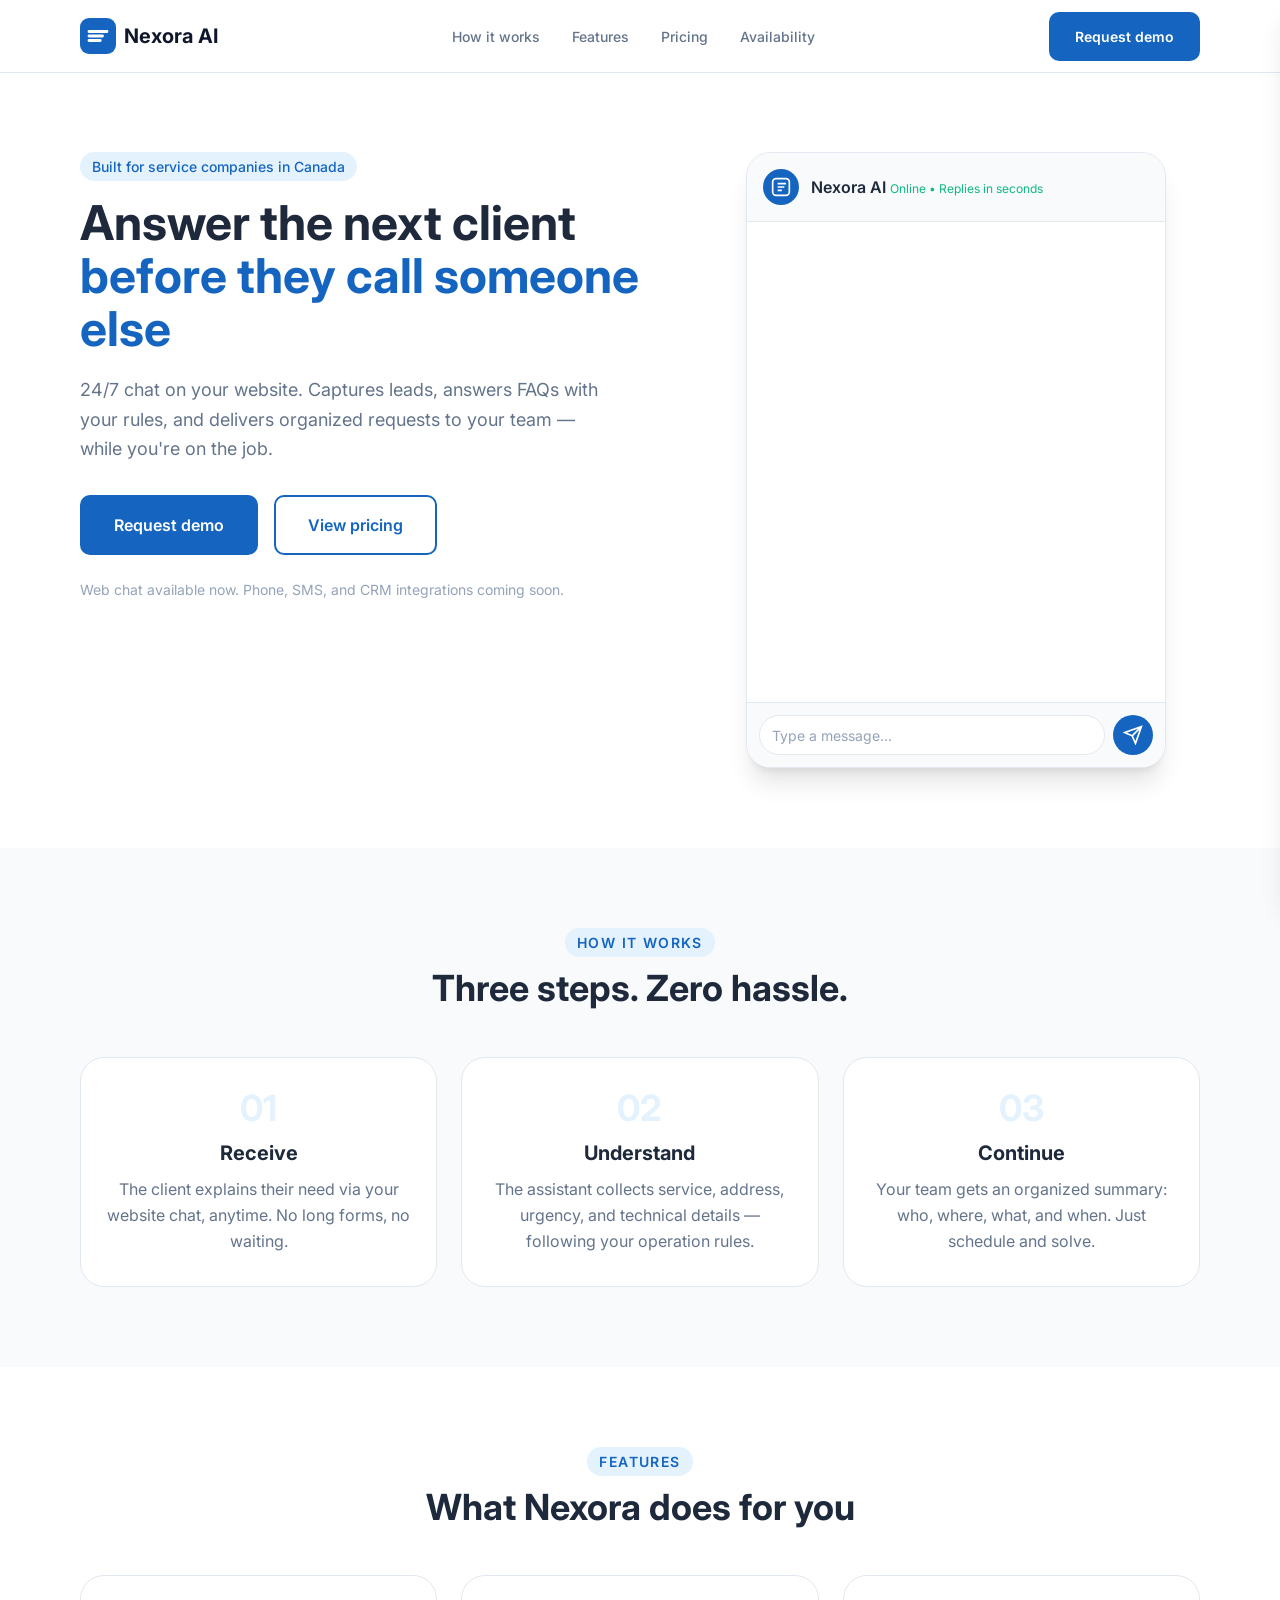
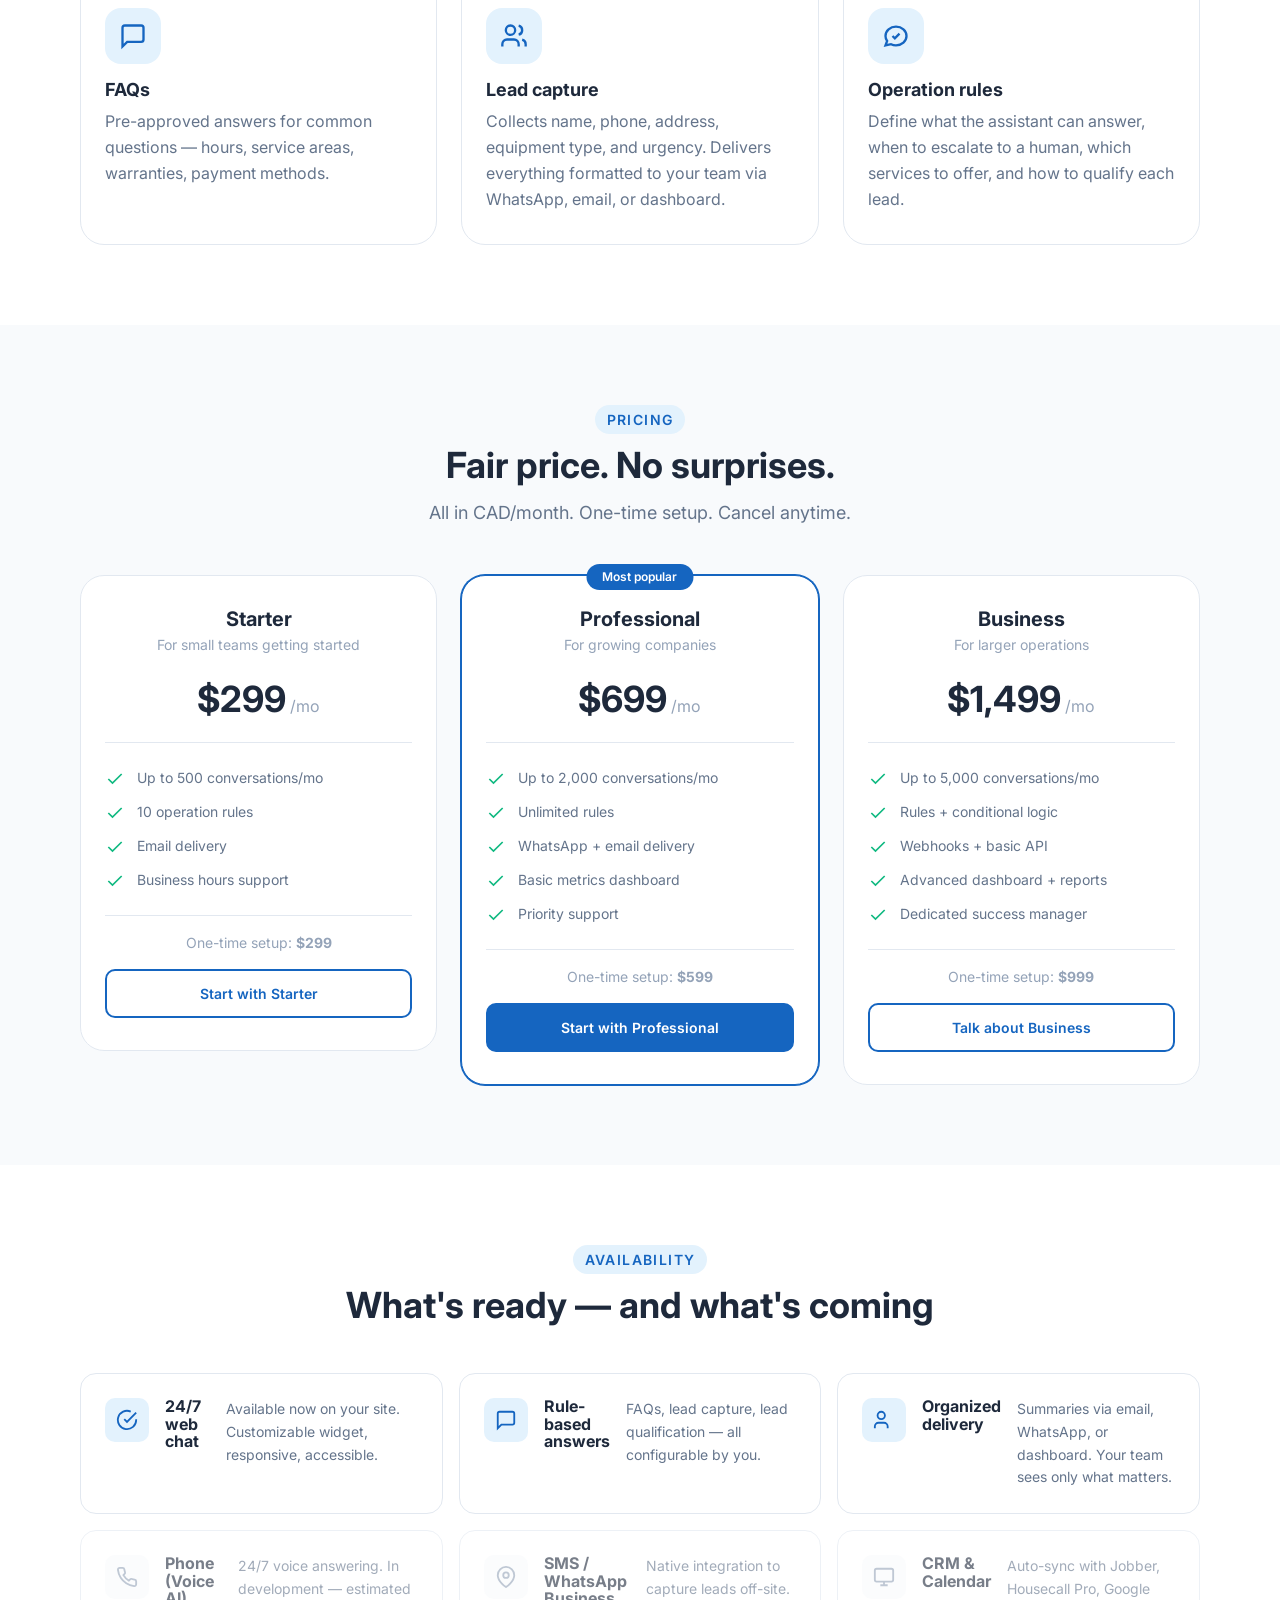
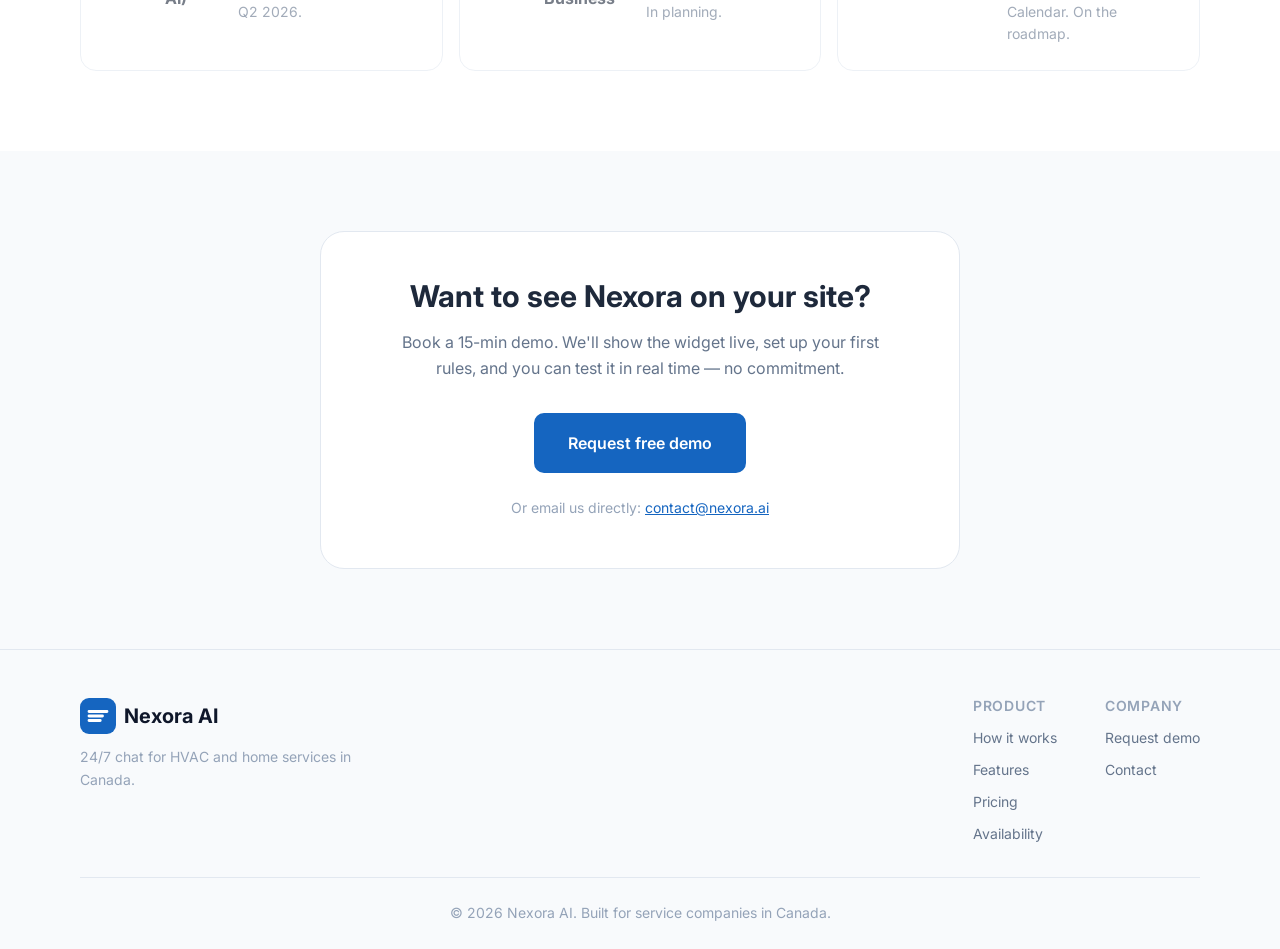
==== index-en.html @ 2745a760 "Nexora AI landing page: dark blue theme + English version - Darker professional blue (#1565c0) - Por" ====
<!DOCTYPE html>
<html lang="en">
<head>
    <meta charset="UTF-8">
    <meta name="viewport" content="width=device-width, initial-scale=1.0">
    <meta name="description" content="Nexora AI - 24/7 chat for Canadian HVAC and home services companies. Capture leads, answer FAQs with your rules, and organize requests for team follow-up.">
    <title>Nexora AI - 24/7 Chat for HVAC & Home Services in Canada</title>
    <link rel="preconnect" href="https://fonts.googleapis.com">
    <link rel="preconnect" href="https://fonts.gstatic.com" crossorigin>
    <link href="https://fonts.googleapis.com/css2?family=Inter:wght@400;500;600;700&display=swap" rel="stylesheet">
    <link rel="stylesheet" href="styles.css">
</head>
<body>
    <header class="header">
        <div class="container header-container">
            <a href="#" class="logo" aria-label="Nexora AI - Home">
                <svg class="logo-icon" viewBox="0 0 32 32" fill="none" aria-hidden="true">
                    <rect width="32" height="32" rx="8" fill="currentColor"/>
                    <path d="M8 12h16M8 16h12M8 20h10" stroke="white" stroke-width="2.5" stroke-linecap="round"/>
                </svg>
                <span class="logo-text">Nexora AI</span>
            </a>
            <nav class="nav" aria-label="Main navigation">
                <ul class="nav-list">
                    <li><a href="#how-it-works" class="nav-link">How it works</a></li>
                    <li><a href="#features" class="nav-link">Features</a></li>
                    <li><a href="#pricing" class="nav-link">Pricing</a></li>
                    <li><a href="#availability" class="nav-link">Availability</a></li>
                </ul>
            </nav>
            <a href="#demo" class="btn btn-primary btn-demo">Request demo</a>
        </div>
    </header>

    <main>
        <section class="hero" aria-labelledby="hero-title">
            <div class="container">
                <div class="hero-grid">
                    <div class="hero-content">
                        <span class="hero-badge">Built for service companies in Canada</span>
                        <h1 id="hero-title" class="hero-title">
                            Answer the next client <span class="highlight">before they call someone else</span>
                        </h1>
                        <p class="hero-subtitle">
                            24/7 chat on your website. Captures leads, answers FAQs with your rules, and delivers organized requests to your team — while you're on the job.
                        </p>
                        <div class="hero-actions">
                            <a href="#demo" class="btn btn-primary btn-lg">Request demo</a>
                            <a href="#pricing" class="btn btn-outline btn-lg">View pricing</a>
                        </div>
                        <p class="hero-note">Web chat available now. Phone, SMS, and CRM integrations coming soon.</p>
                    </div>
                    <div class="hero-chat" aria-label="Nexora chat preview">
                        <div class="chat-window">
                            <div class="chat-header">
                                <div class="chat-avatar" aria-hidden="true">
                                    <svg viewBox="0 0 24 24" fill="none" stroke="currentColor" stroke-width="2">
                                        <rect x="2" y="2" width="20" height="20" rx="4"/>
                                        <path d="M8 12h8M8 16h5M8 8h10"/>
                                    </svg>
                                </div>
                                <div class="chat-info">
                                    <span class="chat-name">Nexora AI</span>
                                    <span class="chat-status">Online • Replies in seconds</span>
                                </div>
                            </div>
                            <div class="chat-messages">
                                <div class="message message-bot">
                                    <div class="message-bubble">
                                        <p>Hi! I'm the <strong>Nexora</strong> assistant. How can I help today?</p>
                                    </div>
                                </div>
                                <div class="message message-user">
                                    <div class="message-bubble">
                                        <p>I need AC maintenance. Do you serve Toronto?</p>
                                    </div>
                                </div>
                                <div class="message message-bot">
                                    <div class="message-bubble">
                                        <p>Yes, we cover Toronto and the GTA! To organize your request, I need:</p>
                                        <ul class="message-list">
                                            <li>Full address</li>
                                            <li>Equipment type</li>
                                            <li>Urgency (emergency / this week / flexible)</li>
                                        </ul>
                                    </div>
                                </div>
                                <div class="message message-user">
                                    <div class="message-bubble">
                                        <p>123 Yonge St, Toronto. Central AC Carrier. Not an emergency, but I'd like it this week.</p>
                                    </div>
                                </div>
                                <div class="message message-bot">
                                    <div class="message-bubble message-summary">
                                        <strong>✅ Request captured</strong>
                                        <p class="summary-details">
                                            <span>📍</span> 123 Yonge St, Toronto<br>
                                            <span>❄️</span> Central AC Carrier<br>
                                            <span>⏰</span> This week (not urgent)
                                        </p>
                                        <p>Your team will receive this organized summary. We'll contact you to schedule.</p>
                                    </div>
                                </div>
                            </div>
                            <div class="chat-input-area">
                                <input type="text" placeholder="Type a message..." class="chat-input" aria-label="Message">
                                <button class="chat-send" aria-label="Send">
                                    <svg viewBox="0 0 24 24" fill="none" stroke="currentColor" stroke-width="2">
                                        <path d="M22 2L11 13M22 2l-7 20-4-9-9-4 20-7z"/>
                                    </svg>
                                </button>
                            </div>
                        </div>
                    </div>
                </div>
            </div>
        </section>

        <section id="how-it-works" class="section how-it-works" aria-labelledby="how-title">
            <div class="container">
                <header class="section-header">
                    <span class="section-tag">How it works</span>
                    <h2 id="how-title" class="section-title">Three steps. Zero hassle.</h2>
                </header>
                <div class="steps-grid">
                    <article class="step">
                        <div class="step-number" aria-hidden="true">01</div>
                        <h3 class="step-title">Receive</h3>
                        <p class="step-description">
                            The client explains their need via your website chat, anytime. No long forms, no waiting.
                        </p>
                    </article>
                    <article class="step">
                        <div class="step-number" aria-hidden="true">02</div>
                        <h3 class="step-title">Understand</h3>
                        <p class="step-description">
                            The assistant collects service, address, urgency, and technical details — following your operation rules.
                        </p>
                    </article>
                    <article class="step">
                        <div class="step-number" aria-hidden="true">03</div>
                        <h3 class="step-title">Continue</h3>
                        <p class="step-description">
                            Your team gets an organized summary: who, where, what, and when. Just schedule and solve.
                        </p>
                    </article>
                </div>
            </div>
        </section>

        <section id="features" class="section features" aria-labelledby="features-title">
            <div class="container">
                <header class="section-header">
                    <span class="section-tag">Features</span>
                    <h2 id="features-title" class="section-title">What Nexora does for you</h2>
                </header>
                <div class="features-grid">
                    <article class="feature">
                        <div class="feature-icon" aria-hidden="true">
                            <svg viewBox="0 0 24 24" fill="none" stroke="currentColor" stroke-width="2">
                                <path d="M21 15a2 2 0 0 1-2 2H7l-4 4V5a2 2 0 0 1 2-2h14a2 2 0 0 1 2 2z"/>
                            </svg>
                        </div>
                        <h3 class="feature-title">FAQs</h3>
                        <p class="feature-description">
                            Pre-approved answers for common questions — hours, service areas, warranties, payment methods.
                        </p>
                    </article>
                    <article class="feature">
                        <div class="feature-icon" aria-hidden="true">
                            <svg viewBox="0 0 24 24" fill="none" stroke="currentColor" stroke-width="2">
                                <path d="M16 21v-2a4 4 0 0 0-4-4H6a4 4 0 0 0-4 4v2"/>
                                <circle cx="9" cy="7" r="4"/>
                                <path d="M22 21v-2a4 4 0 0 0-3-3.87M16 3.13a4 4 0 0 1 0 7.75"/>
                            </svg>
                        </div>
                        <h3 class="feature-title">Lead capture</h3>
                        <p class="feature-description">
                            Collects name, phone, address, equipment type, and urgency. Delivers everything formatted to your team via WhatsApp, email, or dashboard.
                        </p>
                    </article>
                    <article class="feature">
                        <div class="feature-icon" aria-hidden="true">
                            <svg viewBox="0 0 24 24" fill="none" stroke="currentColor" stroke-width="2">
                                <path d="M9 12l2 2 4-4"/>
                                <path d="M21 12c0 4.418-4.03 8-9 8a9.863 9.863 0 0 1-4.255-.949L3 20l1.395-3.72C3.514 15.142 3 13.574 3 12c0-4.418 4.03-8 9-8s9 3.582 9 8z"/>
                            </svg>
                        </div>
                        <h3 class="feature-title">Operation rules</h3>
                        <p class="feature-description">
                            Define what the assistant can answer, when to escalate to a human, which services to offer, and how to qualify each lead.
                        </p>
                    </article>
                </div>
            </div>
        </section>

        <section id="pricing" class="section pricing" aria-labelledby="pricing-title">
            <div class="container">
                <header class="section-header">
                    <span class="section-tag">Pricing</span>
                    <h2 id="pricing-title" class="section-title">Fair price. No surprises.</h2>
                    <p class="section-subtitle">All in CAD/month. One-time setup. Cancel anytime.</p>
                </header>
                <div class="pricing-grid">
                    <article class="pricing-card">
                        <header class="pricing-header">
                            <h3 class="pricing-name">Starter</h3>
                            <p class="pricing-desc">For small teams getting started</p>
                        </header>
                        <div class="pricing-price">
                            <span class="price-amount">$299</span>
                            <span class="price-period">/mo</span>
                        </div>
                        <ul class="pricing-features">
                            <li><svg aria-hidden="true" viewBox="0 0 24 24" fill="none" stroke="currentColor" stroke-width="2"><path d="M20 6L9 17l-5-5"/></svg> Up to 500 conversations/mo</li>
                            <li><svg aria-hidden="true" viewBox="0 0 24 24" fill="none" stroke="currentColor" stroke-width="2"><path d="M20 6L9 17l-5-5"/></svg> 10 operation rules</li>
                            <li><svg aria-hidden="true" viewBox="0 0 24 24" fill="none" stroke="currentColor" stroke-width="2"><path d="M20 6L9 17l-5-5"/></svg> Email delivery</li>
                            <li><svg aria-hidden="true" viewBox="0 0 24 24" fill="none" stroke="currentColor" stroke-width="2"><path d="M20 6L9 17l-5-5"/></svg> Business hours support</li>
                        </ul>
                        <div class="pricing-setup">One-time setup: <strong>$299</strong></div>
                        <a href="#demo" class="btn btn-outline btn-block">Start with Starter</a>
                    </article>
                    <article class="pricing-card pricing-card--popular">
                        <div class="popular-badge">Most popular</div>
                        <header class="pricing-header">
                            <h3 class="pricing-name">Professional</h3>
                            <p class="pricing-desc">For growing companies</p>
                        </header>
                        <div class="pricing-price">
                            <span class="price-amount">$699</span>
                            <span class="price-period">/mo</span>
                        </div>
                        <ul class="pricing-features">
                            <li><svg aria-hidden="true" viewBox="0 0 24 24" fill="none" stroke="currentColor" stroke-width="2"><path d="M20 6L9 17l-5-5"/></svg> Up to 2,000 conversations/mo</li>
                            <li><svg aria-hidden="true" viewBox="0 0 24 24" fill="none" stroke="currentColor" stroke-width="2"><path d="M20 6L9 17l-5-5"/></svg> Unlimited rules</li>
                            <li><svg aria-hidden="true" viewBox="0 0 24 24" fill="none" stroke="currentColor" stroke-width="2"><path d="M20 6L9 17l-5-5"/></svg> WhatsApp + email delivery</li>
                            <li><svg aria-hidden="true" viewBox="0 0 24 24" fill="none" stroke="currentColor" stroke-width="2"><path d="M20 6L9 17l-5-5"/></svg> Basic metrics dashboard</li>
                            <li><svg aria-hidden="true" viewBox="0 0 24 24" fill="none" stroke="currentColor" stroke-width="2"><path d="M20 6L9 17l-5-5"/></svg> Priority support</li>
                        </ul>
                        <div class="pricing-setup">One-time setup: <strong>$599</strong></div>
                        <a href="#demo" class="btn btn-primary btn-block">Start with Professional</a>
                    </article>
                    <article class="pricing-card">
                        <header class="pricing-header">
                            <h3 class="pricing-name">Business</h3>
                            <p class="pricing-desc">For larger operations</p>
                        </header>
                        <div class="pricing-price">
                            <span class="price-amount">$1,499</span>
                            <span class="price-period">/mo</span>
                        </div>
                        <ul class="pricing-features">
                            <li><svg aria-hidden="true" viewBox="0 0 24 24" fill="none" stroke="currentColor" stroke-width="2"><path d="M20 6L9 17l-5-5"/></svg> Up to 5,000 conversations/mo</li>
                            <li><svg aria-hidden="true" viewBox="0 0 24 24" fill="none" stroke="currentColor" stroke-width="2"><path d="M20 6L9 17l-5-5"/></svg> Rules + conditional logic</li>
                            <li><svg aria-hidden="true" viewBox="0 0 24 24" fill="none" stroke="currentColor" stroke-width="2"><path d="M20 6L9 17l-5-5"/></svg> Webhooks + basic API</li>
                            <li><svg aria-hidden="true" viewBox="0 0 24 24" fill="none" stroke="currentColor" stroke-width="2"><path d="M20 6L9 17l-5-5"/></svg> Advanced dashboard + reports</li>
                            <li><svg aria-hidden="true" viewBox="0 0 24 24" fill="none" stroke="currentColor" stroke-width="2"><path d="M20 6L9 17l-5-5"/></svg> Dedicated success manager</li>
                        </ul>
                        <div class="pricing-setup">One-time setup: <strong>$999</strong></div>
                        <a href="#demo" class="btn btn-outline btn-block">Talk about Business</a>
                    </article>
                </div>
            </div>
        </section>

        <section id="availability" class="section availability" aria-labelledby="availability-title">
            <div class="container">
                <header class="section-header">
                    <span class="section-tag">Availability</span>
                    <h2 id="availability-title" class="section-title">What's ready — and what's coming</h2>
                </header>
                <div class="availability-grid">
                    <div class="availability-item available">
                        <div class="availability-icon" aria-hidden="true">
                            <svg viewBox="0 0 24 24" fill="none" stroke="currentColor" stroke-width="2"><path d="M22 11.08V12a10 10 0 1 1-5.93-9.14"/><path d="M22 4L12 14.01l-3-3"/></svg>
                        </div>
                        <h3>24/7 web chat</h3>
                        <p>Available now on your site. Customizable widget, responsive, accessible.</p>
                    </div>
                    <div class="availability-item available">
                        <div class="availability-icon" aria-hidden="true">
                            <svg viewBox="0 0 24 24" fill="none" stroke="currentColor" stroke-width="2"><path d="M21 15a2 2 0 0 1-2 2H7l-4 4V5a2 2 0 0 1 2-2h14a2 2 0 0 1 2 2z"/></svg>
                        </div>
                        <h3>Rule-based answers</h3>
                        <p>FAQs, lead capture, lead qualification — all configurable by you.</p>
                    </div>
                    <div class="availability-item available">
                        <div class="availability-icon" aria-hidden="true">
                            <svg viewBox="0 0 24 24" fill="none" stroke="currentColor" stroke-width="2"><path d="M16 21v-2a4 4 0 0 0-4-4H6a4 4 0 0 0-4 4v2"/><circle cx="9" cy="7" r="4"/></svg>
                        </div>
                        <h3>Organized delivery</h3>
                        <p>Summaries via email, WhatsApp, or dashboard. Your team sees only what matters.</p>
                    </div>
                    <div class="availability-item coming-soon">
                        <div class="availability-icon" aria-hidden="true">
                            <svg viewBox="0 0 24 24" fill="none" stroke="currentColor" stroke-width="2"><path d="M22 16.92v3a2 2 0 0 1-2.18 2 19.79 19.79 0 0 1-8.63-3.07 19.5 19.5 0 0 1-6-6 19.79 19.79 0 0 1-3.07-8.67A2 2 0 0 1 4.11 2h3a2 2 0 0 1 2 1.72 12.84 12.84 0 0 0 .7 2.81 2 2 0 0 1-.45 2.11L8.09 9.91a16 16 0 0 0 6 6l1.27-1.27a2 2 0 0 1 2.11-.45 12.84 12.84 0 0 0 2.81.7A2 2 0 0 1 22 16.92z"/></svg>
                        </div>
                        <h3>Phone (Voice AI)</h3>
                        <p>24/7 voice answering. In development — estimated Q2 2026.</p>
                    </div>
                    <div class="availability-item coming-soon">
                        <div class="availability-icon" aria-hidden="true">
                            <svg viewBox="0 0 24 24" fill="none" stroke="currentColor" stroke-width="2"><path d="M21 10c0 7-9 13-9 13s-9-6-9-13a9 9 0 0 1 18 0z"/><circle cx="12" cy="10" r="3"/></svg>
                        </div>
                        <h3>SMS / WhatsApp Business</h3>
                        <p>Native integration to capture leads off-site. In planning.</p>
                    </div>
                    <div class="availability-item coming-soon">
                        <div class="availability-icon" aria-hidden="true">
                            <svg viewBox="0 0 24 24" fill="none" stroke="currentColor" stroke-width="2"><rect x="2" y="3" width="20" height="14" rx="2"/><path d="M8 21h8M12 17v4"/></svg>
                        </div>
                        <h3>CRM & Calendar</h3>
                        <p>Auto-sync with Jobber, Housecall Pro, Google Calendar. On the roadmap.</p>
                    </div>
                </div>
            </div>
        </section>

        <section id="demo" class="section cta" aria-labelledby="cta-title">
            <div class="container">
                <div class="cta-card">
                    <h2 id="cta-title" class="cta-title">Want to see Nexora on your site?</h2>
                    <p class="cta-description">
                        Book a 15-min demo. We'll show the widget live, set up your first rules, and you can test it in real time — no commitment.
                    </p>
                    <a href="mailto:demo@nexora.ai?subject=Demo%20Nexora%20AI&body=Hello,%20I'd%20like%20to%20book%20a%20demo%20of%20Nexora%20AI%20for%20my%20company." class="btn btn-primary btn-lg">Request free demo</a>
                    <p class="cta-note">Or email us directly: <a href="mailto:contact@nexora.ai">contact@nexora.ai</a></p>
                </div>
            </div>
        </section>
    </main>

    <footer class="footer" role="contentinfo">
        <div class="container">
            <div class="footer-grid">
                <div class="footer-brand">
                    <a href="#" class="logo" aria-label="Nexora AI - Home">
                        <svg class="logo-icon" viewBox="0 0 32 32" fill="none" aria-hidden="true">
                            <rect width="32" height="32" rx="8" fill="currentColor"/>
                            <path d="M8 12h16M8 16h12M8 20h10" stroke="white" stroke-width="2.5" stroke-linecap="round"/>
                        </svg>
                        <span class="logo-text">Nexora AI</span>
                    </a>
                    <p class="footer-tagline">24/7 chat for HVAC and home services in Canada.</p>
                </div>
                <nav class="footer-nav" aria-label="Footer links">
                    <div class="footer-nav-group">
                        <h4>Product</h4>
                        <ul>
                            <li><a href="#how-it-works">How it works</a></li>
                            <li><a href="#features">Features</a></li>
                            <li><a href="#pricing">Pricing</a></li>
                            <li><a href="#availability">Availability</a></li>
                        </ul>
                    </div>
                    <div class="footer-nav-group">
                        <h4>Company</h4>
                        <ul>
                            <li><a href="#demo">Request demo</a></li>
                            <li><a href="mailto:contact@nexora.ai">Contact</a></li>
                        </ul>
                    </div>
                </nav>
            </div>
            <div class="footer-bottom">
                <p class="copyright">© 2026 Nexora AI. Built for service companies in Canada.</p>
            </div>
        </div
    </footer>

    <script src="script.js"></script>
</body>
</html>
---- styles.css ----
/* ============================================================
   Nexora AI - Styles
   Modern, responsive, accessible landing page
   ============================================================ */

/* --- CSS Custom Properties (Design Tokens) --- */
:root {
    /* Colors */
    --color-primary: #1565c0;
    --color-primary-dark: #0d47a1;
    --color-primary-light: #e3f2fd;
    --color-secondary: #0f172a;
    --color-accent: #f59e0b;
    --color-success: #10b981;
    --color-error: #ef4444;

    --color-bg: #ffffff;
    --color-bg-alt: #f8fafc;
    --color-bg-dark: #0f172a;
    --color-surface: #ffffff;
    --color-surface-elevated: #ffffff;

    --color-text: #1e293b;
    --color-text-secondary: #64748b;
    --color-text-muted: #94a3b8;
    --color-text-inverse: #ffffff;

    --color-border: #e2e8f0;
    --color-border-focus: #1565c0;

    /* Shadows */
    --shadow-sm: 0 1px 2px 0 rgb(0 0 0 / 0.05);
    --shadow-md: 0 4px 6px -1px rgb(0 0 0 / 0.1), 0 2px 4px -2px rgb(0 0 0 / 0.1);
    --shadow-lg: 0 10px 15px -3px rgb(0 0 0 / 0.1), 0 4px 6px -4px rgb(0 0 0 / 0.1);
    --shadow-xl: 0 20px 25px -5px rgb(0 0 0 / 0.1), 0 8px 10px -6px rgb(0 0 0 / 0.1);

    /* Radius */
    --radius-sm: 6px;
    --radius-md: 10px;
    --radius-lg: 16px;
    --radius-xl: 24px;
    --radius-full: 9999px;

    /* Spacing */
    --space-1: 4px;
    --space-2: 8px;
    --space-3: 12px;
    --space-4: 16px;
    --space-5: 20px;
    --space-6: 24px;
    --space-8: 32px;
    --space-10: 40px;
    --space-12: 48px;
    --space-16: 64px;
    --space-20: 80px;

    /* Typography */
    --font-family: 'Inter', -apple-system, BlinkMacSystemFont, 'Segoe UI', Roboto, sans-serif;
    --font-size-xs: 0.75rem;    /* 12px */
    --font-size-sm: 0.875rem;   /* 14px */
    --font-size-base: 1rem;     /* 16px */
    --font-size-lg: 1.125rem;   /* 18px */
    --font-size-xl: 1.25rem;    /* 20px */
    --font-size-2xl: 1.5rem;    /* 24px */
    --font-size-3xl: 1.875rem;  /* 30px */
    --font-size-4xl: 2.25rem;   /* 36px */
    --font-size-5xl: 3rem;      /* 48px */

    --font-weight-normal: 400;
    --font-weight-medium: 500;
    --font-weight-semibold: 600;
    --font-weight-bold: 700;

    --line-height-tight: 1.1;
    --line-height-normal: 1.5;
    --line-height-relaxed: 1.625;

    /* Transitions */
    --transition-fast: 150ms ease;
    --transition-normal: 250ms ease;
    --transition-slow: 350ms ease;

    /* Z-index */
    --z-dropdown: 100;
    --z-sticky: 200;
    --z-fixed: 300;
    --z-modal: 400;
    --z-toast: 500;
}

/* Dark mode support */
@media (prefers-color-scheme: dark) {
    :root {
        --color-bg: #0f172a;
        --color-bg-alt: #1e293b;
        --color-surface: #1e293b;
        --color-surface-elevated: #334155;
        --color-text: #f1f5f9;
        --color-text-secondary: #94a3b8;
        --color-text-muted: #64748b;
        --color-border: #334155;
        --color-primary-light: #1e3a5f;
    }
}

/* --- Reset & Base --- */
*, *::before, *::after {
    box-sizing: border-box;
    margin: 0;
    padding: 0;
}

html {
    scroll-behavior: smooth;
    -webkit-text-size-adjust: 100%;
}

body {
    font-family: var(--font-family);
    font-size: var(--font-size-base);
    line-height: var(--line-height-normal);
    color: var(--color-text);
    background-color: var(--color-bg);
    -webkit-font-smoothing: antialiased;
    -moz-osx-font-smoothing: grayscale;
}

img, svg, video, canvas, audio, iframe, embed, object {
    display: block;
    max-width: 100%;
}

a {
    color: inherit;
    text-decoration: none;
}

ul, ol {
    list-style: none;
}

button {
    font-family: inherit;
    font-size: inherit;
    line-height: inherit;
    background: none;
    border: none;
    cursor: pointer;
}

input, textarea, select {
    font-family: inherit;
    font-size: inherit;
    line-height: inherit;
}

/* Focus visible for accessibility */
:focus-visible {
    outline: 2px solid var(--color-border-focus);
    outline-offset: 2px;
}

/* Skip link for accessibility */
.skip-link {
    position: absolute;
    top: -100%;
    left: var(--space-4);
    padding: var(--space-2) var(--space-4);
    background: var(--color-primary);
    color: white;
    border-radius: var(--radius-md);
    z-index: var(--z-toast);
    transition: top var(--transition-fast);
}
.skip-link:focus {
    top: var(--space-4);
}

/* --- Layout Utilities --- */
.container {
    width: 100%;
    max-width: 1200px;
    margin: 0 auto;
    padding: 0 var(--space-6);
}

@media (min-width: 640px) {
    .container { padding: 0 var(--space-8); }
}

@media (min-width: 1024px) {
    .container { padding: 0 var(--space-10); }
}

/* --- Typography --- */
h1, h2, h3, h4, h5, h6 {
    font-weight: var(--font-weight-bold);
    line-height: var(--line-height-tight);
    color: var(--color-text);
}

.section-header {
    text-align: center;
    margin-bottom: var(--space-12);
}

.section-tag {
    display: inline-block;
    font-size: var(--font-size-sm);
    font-weight: var(--font-weight-semibold);
    text-transform: uppercase;
    letter-spacing: 0.1em;
    color: var(--color-primary);
    background: var(--color-primary-light);
    padding: var(--space-1) var(--space-3);
    border-radius: var(--radius-full);
    margin-bottom: var(--space-3);
}

.section-title {
    font-size: var(--font-size-3xl);
    max-width: 700px;
    margin: 0 auto;
}

@media (min-width: 768px) {
    .section-title { font-size: var(--font-size-4xl); }
}

.section-subtitle {
    font-size: var(--font-size-lg);
    color: var(--color-text-secondary);
    margin-top: var(--space-3);
}

.highlight {
    color: var(--color-primary);
}

p {
    color: var(--color-text-secondary);
    line-height: var(--line-height-relaxed);
}

/* --- Buttons --- */
.btn {
    display: inline-flex;
    align-items: center;
    justify-content: center;
    gap: var(--space-2);
    font-weight: var(--font-weight-semibold);
    font-size: var(--font-size-sm);
    padding: var(--space-3) var(--space-6);
    border-radius: var(--radius-md);
    transition: all var(--transition-fast);
    white-space: nowrap;
}

.btn:disabled {
    opacity: 0.5;
    cursor: not-allowed;
}

.btn-lg {
    padding: var(--space-4) var(--space-8);
    font-size: var(--font-size-base);
}

.btn-block {
    width: 100%;
}

.btn-primary {
    background: var(--color-primary);
    color: white;
    border: 2px solid var(--color-primary);
}

.btn-primary:hover:not(:disabled) {
    background: var(--color-primary-dark);
    border-color: var(--color-primary-dark);
    transform: translateY(-1px);
    box-shadow: var(--shadow-md);
}

.btn-outline {
    background: transparent;
    color: var(--color-primary);
    border: 2px solid var(--color-primary);
}

.btn-outline:hover:not(:disabled) {
    background: var(--color-primary-light);
    transform: translateY(-1px);
}

/* --- Header --- */
.header {
    position: fixed;
    top: 0;
    left: 0;
    right: 0;
    z-index: var(--z-fixed);
    background: rgba(255, 255, 255, 0.9);
    backdrop-filter: blur(12px);
    border-bottom: 1px solid var(--color-border);
    transition: box-shadow var(--transition-normal);
}

@media (prefers-color-scheme: dark) {
    .header {
        background: rgba(15, 23, 42, 0.9);
    }
}

.header-container {
    display: flex;
    align-items: center;
    justify-content: space-between;
    height: 72px;
    gap: var(--space-6);
}

.logo {
    display: flex;
    align-items: center;
    gap: var(--space-2);
    font-weight: var(--font-weight-bold);
    font-size: var(--font-size-xl);
    color: var(--color-secondary);
}

.logo-icon {
    width: 36px;
    height: 36px;
    color: var(--color-primary);
    flex-shrink: 0;
}

.nav-list {
    display: none;
    gap: var(--space-8);
}

@media (min-width: 768px) {
    .nav-list { display: flex; }
}

.nav-link {
    font-weight: var(--font-weight-medium);
    font-size: var(--font-size-sm);
    color: var(--color-text-secondary);
    transition: color var(--transition-fast);
    position: relative;
}

.nav-link::after {
    content: '';
    position: absolute;
    bottom: -4px;
    left: 0;
    width: 0;
    height: 2px;
    background: var(--color-primary);
    transition: width var(--transition-normal);
}

.nav-link:hover {
    color: var(--color-primary);
}

.nav-link:hover::after {
    width: 100%;
}

.btn-demo {
    display: none;
}

@media (min-width: 768px) {
    .btn-demo { display: inline-flex; }
}

/* Hamburger Button (Mobile) */
.hamburger {
    display: flex;
    flex-direction: column;
    justify-content: space-between;
    width: 28px;
    height: 20px;
    padding: 0;
    background: transparent;
    border: none;
    cursor: pointer;
    z-index: var(--z-modal);
}

@media (min-width: 768px) {
    .hamburger { display: none; }
}

.hamburger-line {
    display: block;
    width: 100%;
    height: 2px;
    background: var(--color-secondary);
    border-radius: 2px;
    transition: transform var(--transition-normal), opacity var(--transition-normal);
}

.hamburger[aria-expanded="true"] .hamburger-line:nth-child(1) {
    transform: translateY(9px) rotate(45deg);
}
.hamburger[aria-expanded="true"] .hamburger-line:nth-child(2) {
    opacity: 0;
}
.hamburger[aria-expanded="true"] .hamburger-line:nth-child(3) {
    transform: translateY(-9px) rotate(-45deg);
}

/* Mobile Nav Panel */
.mobile-nav {
    position: fixed;
    top: 0;
    right: 0;
    bottom: 0;
    width: 100%;
    max-width: 320px;
    background: var(--color-surface);
    border-left: 1px solid var(--color-border);
    box-shadow: var(--shadow-xl);
    z-index: var(--z-modal);
    transform: translateX(100%);
    transition: transform var(--transition-normal);
    padding: calc(72px + var(--space-6)) var(--space-6) var(--space-6);
    overflow-y: auto;
}

.mobile-nav.is-open {
    transform: translateX(0);
}

.mobile-nav-list {
    display: flex;
    flex-direction: column;
    gap: var(--space-1);
}

.mobile-nav-link {
    display: block;
    padding: var(--space-4) var(--space-2);
    font-weight: var(--font-weight-medium);
    font-size: var(--font-size-base);
    color: var(--color-text);
    border-radius: var(--radius-md);
    transition: background var(--transition-fast), color var(--transition-fast);
}

.mobile-nav-link:hover {
    background: var(--color-bg-alt);
    color: var(--color-primary);
}

.mobile-nav-cta {
    margin-top: var(--space-4);
    text-align: center;
    background: var(--color-primary) !important;
    color: white !important;
    font-weight: var(--font-weight-semibold);
}

.mobile-nav-cta:hover {
    background: var(--color-primary-dark) !important;
    color: white !important;
}

/* Mobile Nav Overlay */
.mobile-nav-overlay {
    position: fixed;
    inset: 0;
    background: rgba(0, 0, 0, 0.5);
    z-index: calc(var(--z-modal) - 1);
    opacity: 0;
    visibility: hidden;
    transition: opacity var(--transition-normal), visibility var(--transition-normal);
}

.mobile-nav-overlay.is-open {
    opacity: 1;
    visibility: visible;
}

/* Header Scrolled State */
.header.scrolled {
    box-shadow: var(--shadow-md);
}

/* --- Hero Section --- */
.hero {
    padding: calc(72px + var(--space-16)) 0 var(--space-16);
}

@media (min-width: 768px) {
    .hero { padding: calc(72px + var(--space-20)) 0 var(--space-20); }
}

.hero-grid {
    display: grid;
    gap: var(--space-12);
}

@media (min-width: 960px) {
    .hero-grid {
        grid-template-columns: 1.2fr 1fr;
        align-items: start;
    }
}

.hero-badge {
    display: inline-block;
    font-size: var(--font-size-sm);
    font-weight: var(--font-weight-medium);
    color: var(--color-primary);
    background: var(--color-primary-light);
    padding: var(--space-1) var(--space-3);
    border-radius: var(--radius-full);
    margin-bottom: var(--space-4);
}

.hero-title {
    font-size: var(--font-size-3xl);
    line-height: var(--line-height-tight);
    margin-bottom: var(--space-5);
}

@media (min-width: 768px) {
    .hero-title { font-size: var(--font-size-4xl); }
}

@media (min-width: 1024px) {
    .hero-title { font-size: var(--font-size-5xl); }
}

.hero-subtitle {
    font-size: var(--font-size-lg);
    max-width: 540px;
    margin-bottom: var(--space-8);
}

.hero-actions {
    display: flex;
    flex-wrap: wrap;
    gap: var(--space-4);
    margin-bottom: var(--space-6);
}

.hero-note {
    font-size: var(--font-size-sm);
    color: var(--color-text-muted);
}

/* Chat Preview */
.hero-chat {
    position: sticky;
    top: calc(72px + var(--space-6));
}

.chat-window {
    background: var(--color-surface);
    border: 1px solid var(--color-border);
    border-radius: var(--radius-xl);
    box-shadow: var(--shadow-xl);
    overflow: hidden;
    max-width: 420px;
    margin: 0 auto;
}

.chat-header {
    display: flex;
    align-items: center;
    gap: var(--space-3);
    padding: var(--space-4);
    background: var(--color-bg-alt);
    border-bottom: 1px solid var(--color-border);
}

.chat-avatar {
    width: 36px;
    height: 36px;
    border-radius: var(--radius-full);
    background: var(--color-primary);
    color: white;
    display: flex;
    align-items: center;
    justify-content: center;
}

.chat-avatar svg {
    width: 20px;
    height: 20px;
}

.chat-name {
    font-weight: var(--font-weight-semibold);
    color: var(--color-text);
}

.chat-status {
    font-size: var(--font-size-xs);
    color: var(--color-success);
}

.chat-messages {
    padding: var(--space-4);
    max-height: 480px;
    overflow-y: auto;
    display: flex;
    flex-direction: column;
    gap: var(--space-3);
}

.message {
    display: flex;
    max-width: 85%;
}

.message-bot {
    align-self: flex-start;
}

.message-user {
    align-self: flex-end;
}

.message-bubble {
    padding: var(--space-3) var(--space-4);
    border-radius: var(--radius-lg);
    font-size: var(--font-size-sm);
    line-height: var(--line-height-relaxed);
}

.message-bot .message-bubble {
    background: var(--color-bg-alt);
    color: var(--color-text);
    border-bottom-left-radius: var(--radius-sm);
}

.message-user .message-bubble {
    background: var(--color-primary);
    color: white;
    border-bottom-right-radius: var(--radius-sm);
}

.message-bubble p {
    margin: 0;
    color: inherit;
}

.message-bubble strong {
    color: inherit;
}

.message-list {
    margin: var(--space-2) 0 0;
    padding-left: var(--space-5);
    font-size: var(--font-size-sm);
}

.message-list li {
    margin-bottom: var(--space-1);
}

.message-summary {
    background: var(--color-primary-light) !important;
    border: 1px solid var(--color-primary);
}

.summary-details {
    margin: var(--space-3) 0 0;
    font-size: var(--font-size-sm);
}

.summary-details span {
    display: block;
    margin-bottom: var(--space-1);
}

.chat-input-area {
    display: flex;
    gap: var(--space-2);
    padding: var(--space-3);
    border-top: 1px solid var(--color-border);
    background: var(--color-bg-alt);
}

.chat-input {
    flex: 1;
    padding: var(--space-2) var(--space-3);
    border: 1px solid var(--color-border);
    border-radius: var(--radius-full);
    background: var(--color-bg);
    color: var(--color-text);
    font-size: var(--font-size-sm);
}

.chat-input:focus {
    outline: none;
    border-color: var(--color-border-focus);
    box-shadow: 0 0 0 3px var(--color-primary-light);
}

.chat-input::placeholder {
    color: var(--color-text-muted);
}

.chat-send {
    width: 40px;
    height: 40px;
    border-radius: var(--radius-full);
    background: var(--color-primary);
    color: white;
    display: flex;
    align-items: center;
    justify-content: center;
    transition: background var(--transition-fast);
}

.chat-send:hover {
    background: var(--color-primary-dark);
}

.chat-send svg {
    width: 20px;
    height: 20px;
}

/* --- How It Works --- */
.how-it-works {
    padding: var(--space-16) 0;
    background: var(--color-bg-alt);
}

@media (min-width: 768px) {
    .how-it-works { padding: var(--space-20) 0; }
}

.steps-grid {
    display: grid;
    gap: var(--space-6);
}

@media (min-width: 768px) {
    .steps-grid {
        grid-template-columns: repeat(3, 1fr);
    }
}

.step {
    text-align: center;
    padding: var(--space-8) var(--space-6);
    background: var(--color-surface);
    border: 1px solid var(--color-border);
    border-radius: var(--radius-xl);
    transition: transform var(--transition-normal), box-shadow var(--transition-normal);
}

.step:hover {
    transform: translateY(-4px);
    box-shadow: var(--shadow-lg);
}

.step-number {
    font-size: var(--font-size-4xl);
    font-weight: var(--font-weight-bold);
    color: var(--color-primary-light);
    line-height: 1;
    margin-bottom: var(--space-4);
}

.step-title {
    font-size: var(--font-size-xl);
    margin-bottom: var(--space-3);
}

.step-description {
    color: var(--color-text-secondary);
    font-size: var(--font-size-base);
}

/* --- Features --- */
.features {
    padding: var(--space-16) 0;
}

@media (min-width: 768px) {
    .features { padding: var(--space-20) 0; }
}

.features-grid {
    display: grid;
    gap: var(--space-6);
}

@media (min-width: 768px) {
    .features-grid {
        grid-template-columns: repeat(3, 1fr);
    }
}

.feature {
    padding: var(--space-8) var(--space-6);
    background: var(--color-surface);
    border: 1px solid var(--color-border);
    border-radius: var(--radius-xl);
    transition: transform var(--transition-normal), box-shadow var(--transition-normal);
}

.feature:hover {
    transform: translateY(-4px);
    box-shadow: var(--shadow-lg);
}

.feature-icon {
    width: 56px;
    height: 56px;
    border-radius: var(--radius-lg);
    background: var(--color-primary-light);
    color: var(--color-primary);
    display: flex;
    align-items: center;
    justify-content: center;
    margin-bottom: var(--space-4);
}

.feature-icon svg {
    width: 28px;
    height: 28px;
}

.feature-title {
    font-size: var(--font-size-lg);
    margin-bottom: var(--space-2);
}

.feature-description {
    font-size: var(--font-size-base);
    color: var(--color-text-secondary);
    margin: 0;
}

/* --- Pricing --- */
.pricing {
    padding: var(--space-16) 0;
    background: var(--color-bg-alt);
}

@media (min-width: 768px) {
    .pricing { padding: var(--space-20) 0; }
}

.pricing-grid {
    display: grid;
    gap: var(--space-6);
    align-items: start;
}

@media (min-width: 768px) {
    .pricing-grid {
        grid-template-columns: repeat(3, 1fr);
    }
}

.pricing-card {
    position: relative;
    display: flex;
    flex-direction: column;
    padding: var(--space-8) var(--space-6);
    background: var(--color-surface);
    border: 1px solid var(--color-border);
    border-radius: var(--radius-xl);
    transition: transform var(--transition-normal), box-shadow var(--transition-normal);
}

.pricing-card:hover {
    transform: translateY(-4px);
    box-shadow: var(--shadow-lg);
}

.pricing-card--popular {
    border-color: var(--color-primary);
    box-shadow: 0 0 0 1px var(--color-primary);
}

.pricing-card--popular:hover {
    box-shadow: 0 0 0 1px var(--color-primary), var(--shadow-lg);
}

.popular-badge {
    position: absolute;
    top: -12px;
    left: 50%;
    transform: translateX(-50%);
    font-size: var(--font-size-xs);
    font-weight: var(--font-weight-semibold);
    color: white;
    background: var(--color-primary);
    padding: var(--space-1) var(--space-4);
    border-radius: var(--radius-full);
    white-space: nowrap;
}

.pricing-header {
    text-align: center;
    margin-bottom: var(--space-6);
}

.pricing-name {
    font-size: var(--font-size-xl);
    margin-bottom: var(--space-1);
}

.pricing-desc {
    font-size: var(--font-size-sm);
    color: var(--color-text-muted);
    margin: 0;
}

.pricing-price {
    text-align: center;
    margin-bottom: var(--space-6);
    padding-bottom: var(--space-6);
    border-bottom: 1px solid var(--color-border);
}

.price-amount {
    font-size: var(--font-size-4xl);
    font-weight: var(--font-weight-bold);
    color: var(--color-text);
    line-height: 1;
}

.price-period {
    font-size: var(--font-size-base);
    color: var(--color-text-muted);
}

.pricing-features {
    display: flex;
    flex-direction: column;
    gap: var(--space-3);
    margin-bottom: var(--space-6);
    flex: 1;
}

.pricing-features li {
    display: flex;
    align-items: flex-start;
    gap: var(--space-3);
    font-size: var(--font-size-sm);
    color: var(--color-text-secondary);
}

.pricing-features svg {
    width: 20px;
    height: 20px;
    color: var(--color-success);
    flex-shrink: 0;
    margin-top: 2px;
}

.pricing-setup {
    text-align: center;
    font-size: var(--font-size-sm);
    color: var(--color-text-muted);
    margin-bottom: var(--space-4);
    padding-top: var(--space-4);
    border-top: 1px solid var(--color-border);
}

/* --- Availability --- */
.availability {
    padding: var(--space-16) 0;
}

@media (min-width: 768px) {
    .availability { padding: var(--space-20) 0; }
}

.availability-grid {
    display: grid;
    gap: var(--space-4);
}

@media (min-width: 640px) {
    .availability-grid { grid-template-columns: repeat(2, 1fr); }
}

@media (min-width: 1024px) {
    .availability-grid { grid-template-columns: repeat(3, 1fr); }
}

.availability-item {
    display: flex;
    gap: var(--space-4);
    padding: var(--space-6);
    background: var(--color-surface);
    border: 1px solid var(--color-border);
    border-radius: var(--radius-lg);
    transition: border-color var(--transition-fast);
}

.availability-item:hover {
    border-color: var(--color-primary);
}

.availability-item.coming-soon {
    opacity: 0.6;
}

.availability-icon {
    width: 44px;
    height: 44px;
    border-radius: var(--radius-md);
    background: var(--color-primary-light);
    color: var(--color-primary);
    display: flex;
    align-items: center;
    justify-content: center;
    flex-shrink: 0;
}

.availability-item.coming-soon .availability-icon {
    background: var(--color-bg-alt);
    color: var(--color-text-muted);
}

.availability-icon svg {
    width: 22px;
    height: 22px;
}

.availability-item h3 {
    font-size: var(--font-size-base);
    margin-bottom: var(--space-1);
}

.availability-item p {
    font-size: var(--font-size-sm);
    margin: 0;
    color: var(--color-text-secondary);
}

/* --- CTA --- */
.cta {
    padding: var(--space-16) 0;
    background: var(--color-bg-alt);
}

@media (min-width: 768px) {
    .cta { padding: var(--space-20) 0; }
}

.cta-card {
    max-width: 640px;
    margin: 0 auto;
    text-align: center;
    padding: var(--space-12) var(--space-8);
    background: var(--color-surface);
    border: 1px solid var(--color-border);
    border-radius: var(--radius-xl);
}

.cta-title {
    font-size: var(--font-size-2xl);
    margin-bottom: var(--space-4);
}

@media (min-width: 768px) {
    .cta-title { font-size: var(--font-size-3xl); }
}

.cta-description {
    font-size: var(--font-size-base);
    margin-bottom: var(--space-8);
    max-width: 480px;
    margin-left: auto;
    margin-right: auto;
}

.cta-note {
    margin-top: var(--space-6);
    font-size: var(--font-size-sm);
    color: var(--color-text-muted);
}

.cta-note a {
    color: var(--color-primary);
    text-decoration: underline;
}

/* --- Footer --- */
.footer {
    padding: var(--space-12) 0 var(--space-6);
    background: var(--color-bg-alt);
    border-top: 1px solid var(--color-border);
}

.footer-grid {
    display: flex;
    flex-direction: column;
    gap: var(--space-8);
    margin-bottom: var(--space-8);
}

@media (min-width: 768px) {
    .footer-grid {
        flex-direction: row;
        justify-content: space-between;
        align-items: flex-start;
    }
}

.footer-brand {
    display: flex;
    flex-direction: column;
    gap: var(--space-3);
}

.footer-tagline {
    font-size: var(--font-size-sm);
    color: var(--color-text-muted);
    max-width: 280px;
    margin: 0;
}

.footer-nav {
    display: flex;
    gap: var(--space-12);
}

.footer-nav-group h4 {
    font-size: var(--font-size-sm);
    font-weight: var(--font-weight-semibold);
    text-transform: uppercase;
    letter-spacing: 0.05em;
    color: var(--color-text-muted);
    margin-bottom: var(--space-3);
}

.footer-nav-group ul {
    display: flex;
    flex-direction: column;
    gap: var(--space-2);
}

.footer-nav-group a {
    font-size: var(--font-size-sm);
    color: var(--color-text-secondary);
    transition: color var(--transition-fast);
}

.footer-nav-group a:hover {
    color: var(--color-primary);
}

.footer-bottom {
    padding-top: var(--space-6);
    border-top: 1px solid var(--color-border);
    text-align: center;
}

.copyright {
    font-size: var(--font-size-sm);
    color: var(--color-text-muted);
    margin: 0;
}

/* --- Animations --- */
@keyframes fadeInUp {
    from {
        opacity: 0;
        transform: translateY(20px);
    }
    to {
        opacity: 1;
        transform: translateY(0);
    }
}

@keyframes pulse {
    0%, 100% { opacity: 1; }
    50% { opacity: 0.5; }
}

.animate-in {
    animation: fadeInUp 0.6s var(--transition-normal) forwards;
    opacity: 0;
}

/* Stagger animation delays */
.hero-content > * { animation-delay: calc(var(--transition-normal) + 0ms); }
.hero-content > *:nth-child(2) { animation-delay: calc(var(--transition-normal) + 100ms); }
.hero-content > *:nth-child(3) { animation-delay: calc(var(--transition-normal) + 200ms); }
.hero-content > *:nth-child(4) { animation-delay: calc(var(--transition-normal) + 300ms); }
.hero-content > *:nth-child(5) { animation-delay: calc(var(--transition-normal) + 400ms); }

.step:nth-child(1) { animation-delay: 100ms; }
.step:nth-child(2) { animation-delay: 200ms; }
.step:nth-child(3) { animation-delay: 300ms; }

.feature:nth-child(1) { animation-delay: 100ms; }
.feature:nth-child(2) { animation-delay: 200ms; }
.feature:nth-child(3) { animation-delay: 300ms; }

.pricing-card:nth-child(1) { animation-delay: 100ms; }
.pricing-card:nth-child(2) { animation-delay: 200ms; }
.pricing-card:nth-child(3) { animation-delay: 300ms; }

/* --- Reduced Motion --- */
@media (prefers-reduced-motion: reduce) {
    *, *::before, *::after {
        animation-duration: 0.01ms !important;
        animation-iteration-count: 1 !important;
        transition-duration: 0.01ms !important;
        scroll-behavior: auto !important;
    }
}

/* --- Print Styles --- */
@media print {
    .header, .hero-chat, .cta, .footer { display: none; }
    .hero { padding-top: var(--space-8); }
    body { font-size: 12pt; }
}
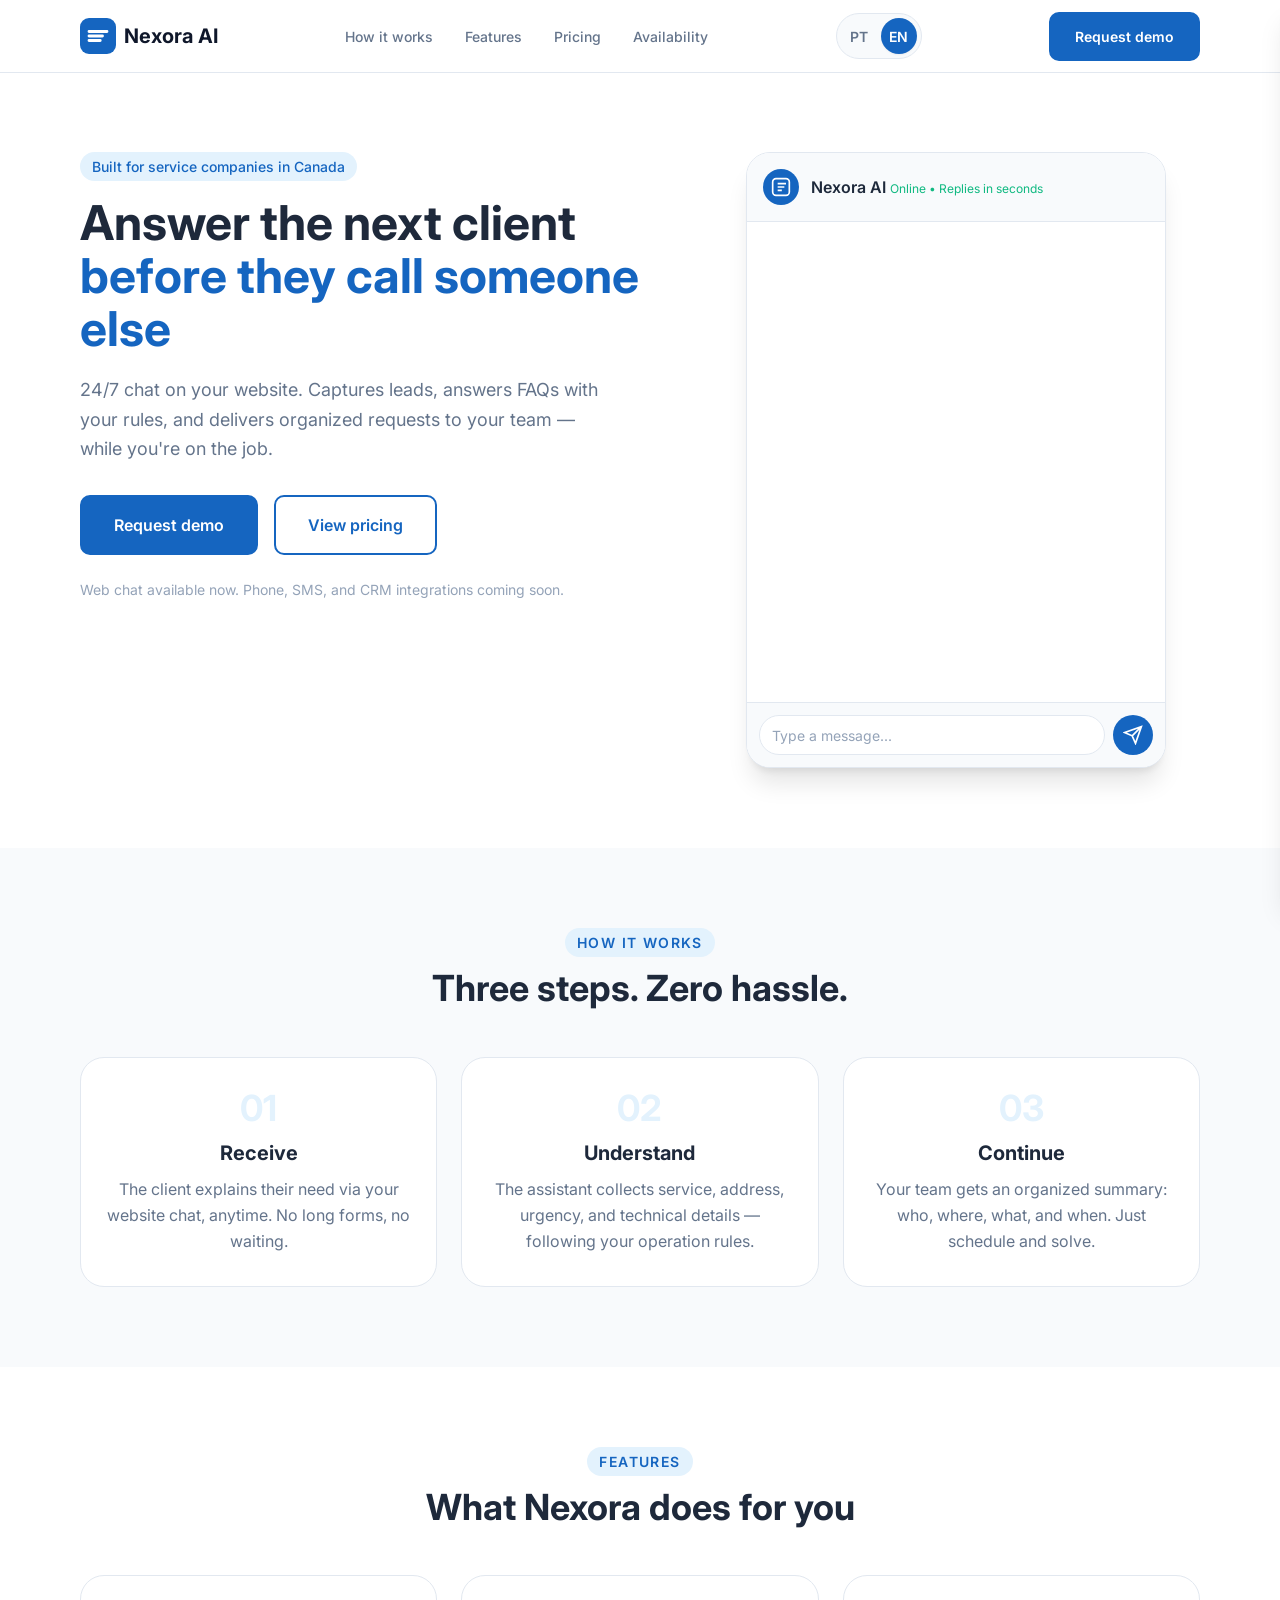
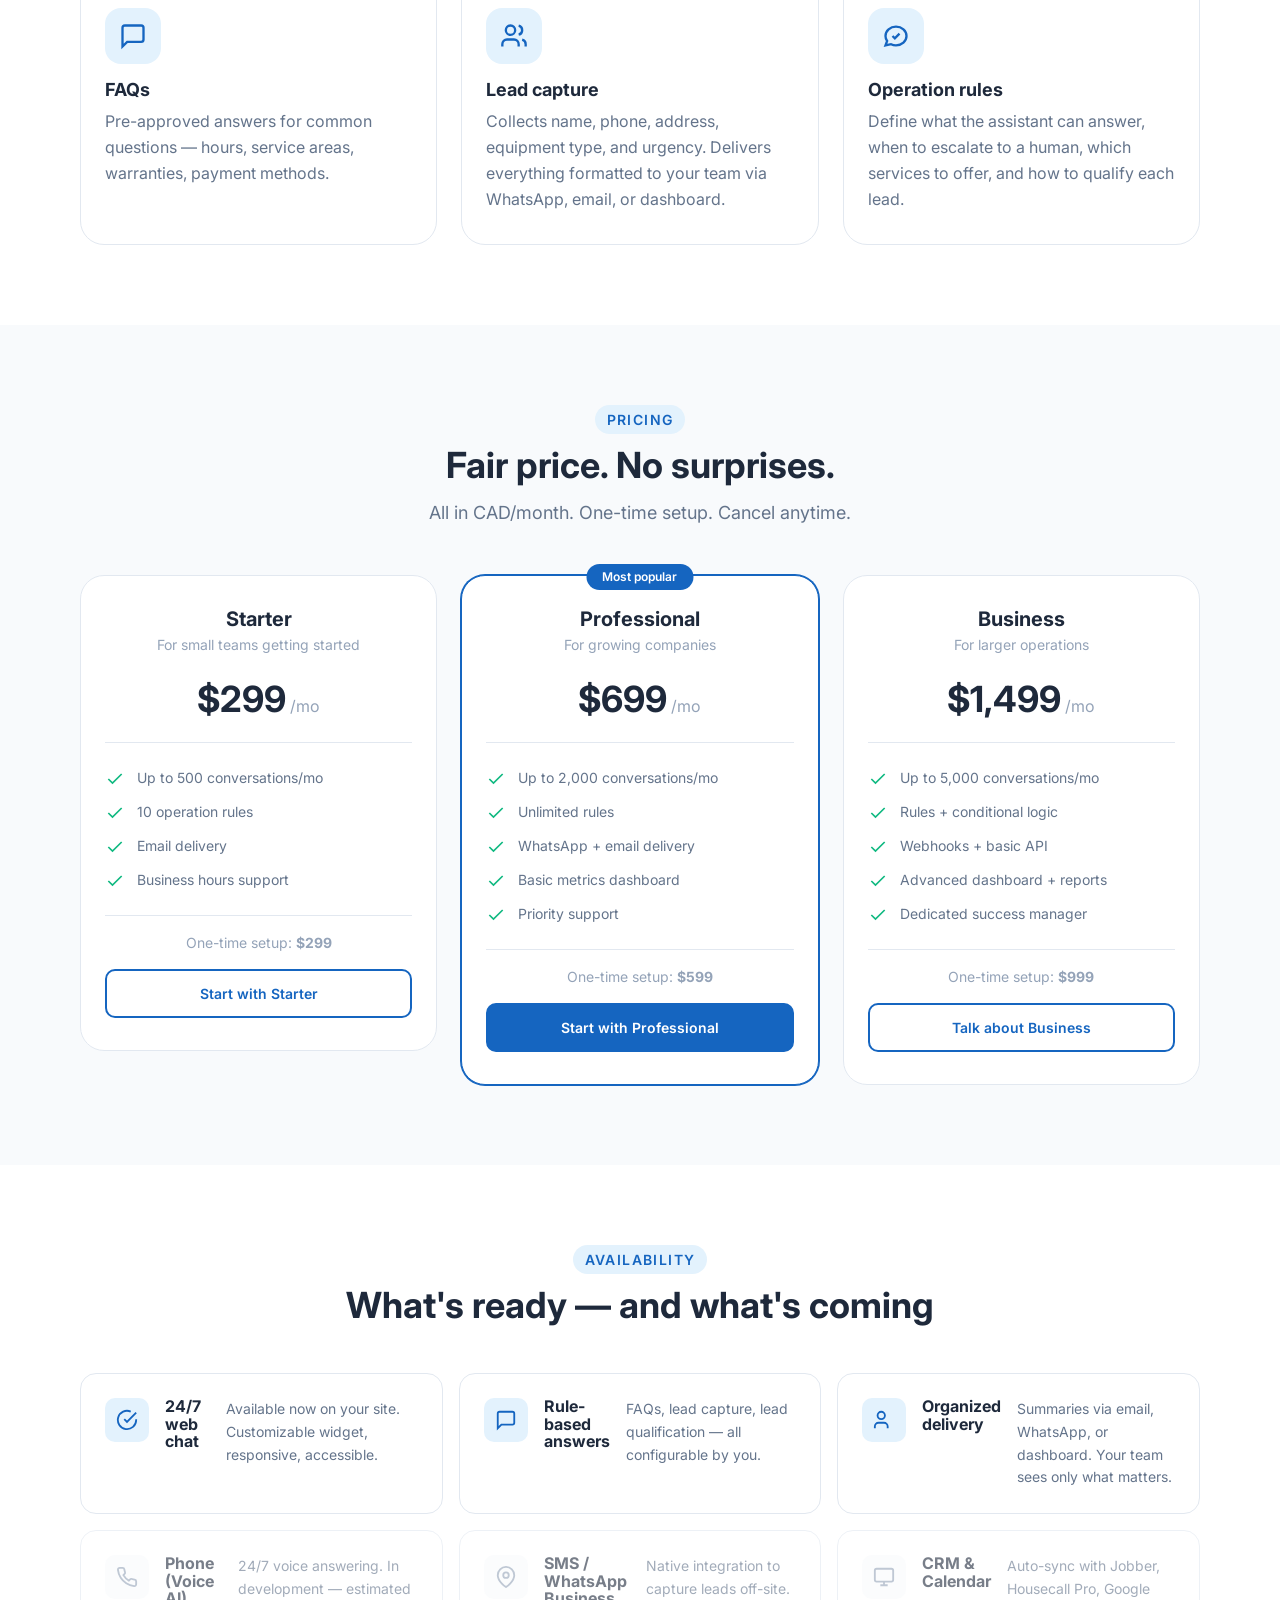
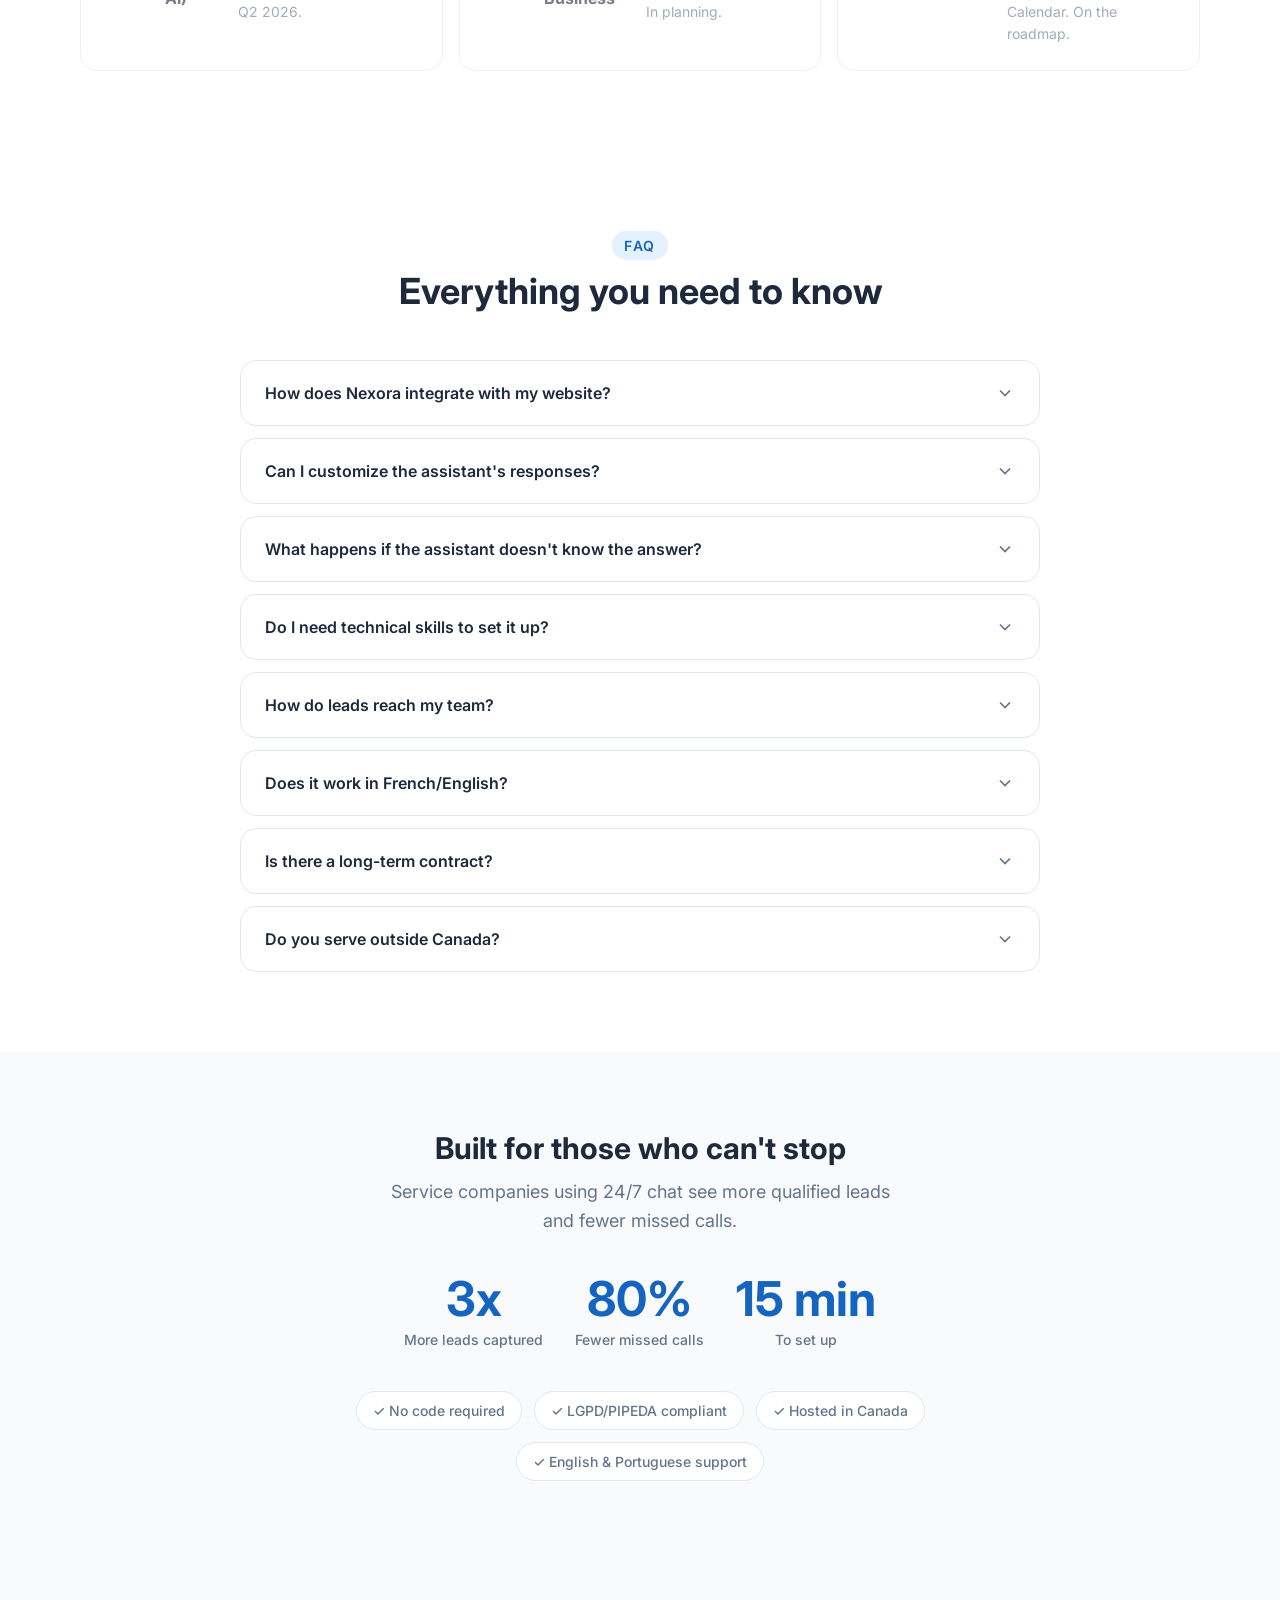
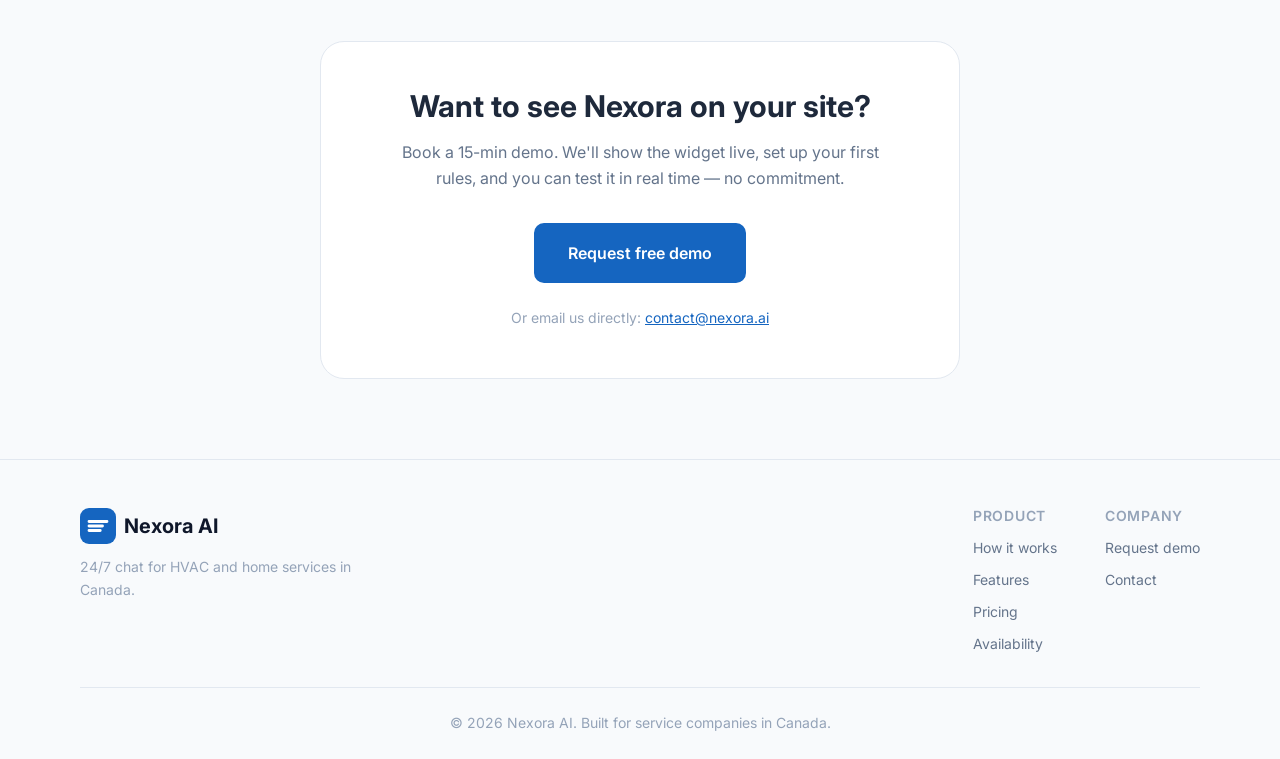
==== commit 71e7d99f: "Website improvements + monetization guide - Darker blue theme (#1565c0) - Language switcher (PT/EN) " ====
--- a/index-en.html
+++ b/index-en.html
@@ -8,6 +8,8 @@
     <link rel="preconnect" href="https://fonts.googleapis.com">
     <link rel="preconnect" href="https://fonts.gstatic.com" crossorigin>
     <link href="https://fonts.googleapis.com/css2?family=Inter:wght@400;500;600;700&display=swap" rel="stylesheet">
+    <link rel="icon" type="image/svg+xml" href="favicon.svg">
+    <link rel="apple-touch-icon" href="apple-touch-icon.svg">
     <link rel="stylesheet" href="styles.css">
 </head>
 <body>
@@ -28,6 +30,10 @@
                     <li><a href="#availability" class="nav-link">Availability</a></li>
                 </ul>
             </nav>
+            <div class="lang-switcher" role="group" aria-label="Language">
+                <button class="lang-btn" data-lang="pt" aria-pressed="false">PT</button>
+                <button class="lang-btn is-active" data-lang="en" aria-pressed="true">EN</button>
+            </div>
             <a href="#demo" class="btn btn-primary btn-demo">Request demo</a>
         </div>
     </header>
@@ -317,6 +323,94 @@
             </div>
         </section>
 
+        <section id="faq" class="section faq" aria-labelledby="faq-title">
+            <div class="container">
+                <header class="section-header">
+                    <span class="section-tag">FAQ</span>
+                    <h2 id="faq-title" class="section-title">Everything you need to know</h2>
+                </header>
+                <div class="faq-grid">
+                    <details class="faq-item">
+                        <summary class="faq-question">How does Nexora integrate with my website?</summary>
+                        <div class="faq-answer">
+                            <p>Just add one line of code to your site's <code><head></code>. The widget appears in the bottom right. Works on WordPress, Wix, Shopify, plain HTML — any platform.</p>
+                        </div>
+                    </details>
+                    <details class="faq-item">
+                        <summary class="faq-question">Can I customize the assistant's responses?</summary>
+                        <div class="faq-answer">
+                            <p>Yes. You define the rules: which questions to answer, what info to collect, when to escalate to a human. The dashboard lets you edit everything without code.</p>
+                        </div>
+                    </details>
+                    <details class="faq-item">
+                        <summary class="faq-question">What happens if the assistant doesn't know the answer?</summary>
+                        <div class="faq-answer">
+                            <p>It flags the conversation as "needs human" and notifies your team instantly (WhatsApp/email). The client knows someone will follow up.</p>
+                        </div>
+                    </details>
+                    <details class="faq-item">
+                        <summary class="faq-question">Do I need technical skills to set it up?</summary>
+                        <div class="faq-answer">
+                            <p>No. We do the initial config together on the demo call (15 min). After that, you edit rules in a visual Notion-like panel. Support included in all plans.</p>
+                        </div>
+                    </details>
+                    <details class="faq-item">
+                        <summary class="faq-question">How do leads reach my team?</summary>
+                        <div class="faq-answer">
+                            <p>Formatted summary via WhatsApp, email, or web dashboard. Includes: name, phone, address, equipment, urgency, conversation history. Your team just schedules.</p>
+                        </div>
+                    </details>
+                    <details class="faq-item">
+                        <summary class="faq-question">Does it work in French/English?</summary>
+                        <div class="faq-answer">
+                            <p>The widget detects browser language. Responses can be configured in multiple languages. Dashboard available in PT/EN.</p>
+                        </div>
+                    </details>
+                    <details class="faq-item">
+                        <summary class="faq-question">Is there a long-term contract?</summary>
+                        <div class="faq-answer">
+                            <p>No. Month-to-month, cancel anytime. Setup is one-time (initial config). If you cancel and come back, no setup fee again.</p>
+                        </div>
+                    </details>
+                    <details class="faq-item">
+                        <summary class="faq-question">Do you serve outside Canada?</summary>
+                        <div class="faq-answer">
+                            <p>Currently focused on the Canadian market (HVAC/home services). If you operate elsewhere, let's talk — we're expanding.</p>
+                        </div>
+                    </details>
+                </div>
+            </div>
+        </section>
+
+        <section class="section trust" aria-labelledby="trust-title">
+            <div class="container">
+                <div class="trust-content">
+                    <h2 id="trust-title" class="trust-title">Built for those who can't stop</h2>
+                    <p class="trust-subtitle">Service companies using 24/7 chat see more qualified leads and fewer missed calls.</p>
+                    <div class="trust-stats">
+                        <div class="trust-stat">
+                            <span class="trust-number">3x</span>
+                            <span class="trust-label">More leads captured</span>
+                        </div>
+                        <div class="trust-stat">
+                            <span class="trust-number">80%</span>
+                            <span class="trust-label">Fewer missed calls</span>
+                        </div>
+                        <div class="trust-stat">
+                            <span class="trust-number">15 min</span>
+                            <span class="trust-label">To set up</span>
+                        </div>
+                    </div>
+                    <div class="trust-badges">
+                        <span class="trust-badge">✓ No code required</span>
+                        <span class="trust-badge">✓ LGPD/PIPEDA compliant</span>
+                        <span class="trust-badge">✓ Hosted in Canada</span>
+                        <span class="trust-badge">✓ English & Portuguese support</span>
+                    </div>
+                </div>
+            </div>
+        </section>
+
         <section id="demo" class="section cta" aria-labelledby="cta-title">
             <div class="container">
                 <div class="cta-card">
@@ -366,7 +460,7 @@
             <div class="footer-bottom">
                 <p class="copyright">© 2026 Nexora AI. Built for service companies in Canada.</p>
             </div>
-        </div
+        </div>
     </footer>
 
     <script src="script.js"></script>
--- a/styles.css
+++ b/styles.css
@@ -379,6 +379,54 @@
 
 @media (min-width: 768px) {
     .btn-demo { display: inline-flex; }
+}
+
+/* Language Switcher */
+.lang-switcher {
+    display: flex;
+    gap: var(--space-1);
+    background: var(--color-bg-alt);
+    padding: var(--space-1);
+    border-radius: var(--radius-full);
+    border: 1px solid var(--color-border);
+}
+
+.lang-btn {
+    display: flex;
+    align-items: center;
+    justify-content: center;
+    width: 36px;
+    height: 36px;
+    font-weight: var(--font-weight-semibold);
+    font-size: var(--font-size-sm);
+    color: var(--color-text-secondary);
+    background: transparent;
+    border: none;
+    border-radius: var(--radius-full);
+    cursor: pointer;
+    transition: all var(--transition-fast);
+}
+
+.lang-btn:hover {
+    color: var(--color-primary);
+    background: var(--color-bg);
+}
+
+.lang-btn.is-active {
+    color: white;
+    background: var(--color-primary);
+    box-shadow: var(--shadow-sm);
+}
+
+.lang-btn:focus-visible {
+    outline: 2px solid var(--color-border-focus);
+    outline-offset: 2px;
+}
+
+@media (max-width: 767px) {
+    .lang-switcher {
+        display: none; /* Hidden on mobile, shown in mobile nav */
+    }
 }
 
 /* Hamburger Button (Mobile) */
@@ -474,6 +522,49 @@
     color: white !important;
 }
 
+/* Mobile Language Switcher */
+.mobile-nav-lang {
+    display: flex;
+    gap: var(--space-2);
+    justify-content: center;
+    padding: var(--space-4) var(--space-2) var(--space-2);
+    margin-top: var(--space-4);
+    border-top: 1px solid var(--color-border);
+}
+
+.mobile-lang-btn {
+    display: flex;
+    align-items: center;
+    justify-content: center;
+    width: 44px;
+    height: 44px;
+    font-weight: var(--font-weight-semibold);
+    font-size: var(--font-size-sm);
+    color: var(--color-text-secondary);
+    background: var(--color-bg-alt);
+    border: 1px solid var(--color-border);
+    border-radius: var(--radius-full);
+    cursor: pointer;
+    transition: all var(--transition-fast);
+}
+
+.mobile-lang-btn:hover {
+    color: var(--color-primary);
+    border-color: var(--color-primary);
+    background: var(--color-bg);
+}
+
+.mobile-lang-btn.is-active {
+    color: white;
+    background: var(--color-primary);
+    border-color: var(--color-primary);
+}
+
+.mobile-lang-btn:focus-visible {
+    outline: 2px solid var(--color-border-focus);
+    outline-offset: 2px;
+}
+
 /* Mobile Nav Overlay */
 .mobile-nav-overlay {
     position: fixed;
@@ -1050,6 +1141,191 @@
     color: var(--color-text-secondary);
 }
 
+/* --- FAQ --- */
+.faq {
+    padding: var(--space-16) 0;
+    background: var(--color-bg);
+}
+
+@media (min-width: 768px) {
+    .faq { padding: var(--space-20) 0; }
+}
+
+.faq-grid {
+    display: grid;
+    gap: var(--space-3);
+    max-width: 800px;
+    margin: 0 auto;
+}
+
+.faq-item {
+    background: var(--color-surface);
+    border: 1px solid var(--color-border);
+    border-radius: var(--radius-lg);
+    overflow: hidden;
+    transition: border-color var(--transition-fast), box-shadow var(--transition-fast);
+}
+
+.faq-item:hover {
+    border-color: var(--color-primary);
+    box-shadow: var(--shadow-md);
+}
+
+.faq-item[open] {
+    border-color: var(--color-primary);
+    box-shadow: var(--shadow-md);
+}
+
+.faq-question {
+    display: flex;
+    align-items: center;
+    justify-content: space-between;
+    width: 100%;
+    padding: var(--space-5) var(--space-6);
+    font-weight: var(--font-weight-semibold);
+    font-size: var(--font-size-base);
+    color: var(--color-text);
+    background: transparent;
+    border: none;
+    cursor: pointer;
+    text-align: left;
+    gap: var(--space-4);
+}
+
+.faq-question::-webkit-details-marker {
+    display: none;
+}
+
+.faq-question::after {
+    content: '';
+    flex-shrink: 0;
+    width: 20px;
+    height: 20px;
+    background: url("data:image/svg+xml,%3Csvg xmlns='http://www.w3.org/2000/svg' viewBox='0 0 24 24' fill='none' stroke='%2364748b' stroke-width='2'%3E%3Cpath d='M6 9l6 6 6-6'/%3E%3C/svg%3E") center/contain no-repeat;
+    transition: transform var(--transition-fast);
+}
+
+.faq-item[open] .faq-question::after {
+    transform: rotate(180deg);
+}
+
+.faq-question:focus-visible {
+    outline: 2px solid var(--color-border-focus);
+    outline-offset: -2px;
+    border-radius: var(--radius-lg);
+}
+
+.faq-answer {
+    padding: 0 var(--space-6) var(--space-5);
+    color: var(--color-text-secondary);
+    line-height: var(--line-height-relaxed);
+    animation: faqSlideDown 0.3s ease;
+}
+
+@keyframes faqSlideDown {
+    from { opacity: 0; transform: translateY(-10px); }
+    to { opacity: 1; transform: translateY(0); }
+}
+
+.faq-answer p {
+    margin: 0;
+    font-size: var(--font-size-base);
+}
+
+.faq-answer code {
+    background: var(--color-bg-alt);
+    padding: var(--space-1) var(--space-2);
+    border-radius: var(--radius-sm);
+    font-size: var(--font-size-sm);
+    color: var(--color-primary);
+    font-family: 'SF Mono', 'Fira Code', monospace;
+}
+
+/* --- Trust Signals --- */
+.trust {
+    padding: var(--space-16) 0;
+    background: var(--color-bg-alt);
+}
+
+@media (min-width: 768px) {
+    .trust { padding: var(--space-20) 0; }
+}
+
+.trust-content {
+    text-align: center;
+    max-width: 700px;
+    margin: 0 auto;
+}
+
+.trust-title {
+    font-size: var(--font-size-2xl);
+    margin-bottom: var(--space-3);
+}
+
+@media (min-width: 768px) {
+    .trust-title { font-size: var(--font-size-3xl); }
+}
+
+.trust-subtitle {
+    font-size: var(--font-size-lg);
+    margin-bottom: var(--space-10);
+    max-width: 500px;
+    margin-left: auto;
+    margin-right: auto;
+}
+
+.trust-stats {
+    display: flex;
+    flex-wrap: wrap;
+    justify-content: center;
+    gap: var(--space-8);
+    margin-bottom: var(--space-10);
+}
+
+.trust-stat {
+    text-align: center;
+    min-width: 120px;
+}
+
+.trust-number {
+    display: block;
+    font-size: var(--font-size-4xl);
+    font-weight: var(--font-weight-bold);
+    color: var(--color-primary);
+    line-height: 1;
+    margin-bottom: var(--space-1);
+}
+
+@media (min-width: 768px) {
+    .trust-number { font-size: var(--font-size-5xl); }
+}
+
+.trust-label {
+    font-size: var(--font-size-sm);
+    color: var(--color-text-secondary);
+    font-weight: var(--font-weight-medium);
+}
+
+.trust-badges {
+    display: flex;
+    flex-wrap: wrap;
+    justify-content: center;
+    gap: var(--space-3);
+}
+
+.trust-badge {
+    display: inline-flex;
+    align-items: center;
+    gap: var(--space-1);
+    padding: var(--space-2) var(--space-4);
+    font-size: var(--font-size-sm);
+    font-weight: var(--font-weight-medium);
+    color: var(--color-text-secondary);
+    background: var(--color-surface);
+    border: 1px solid var(--color-border);
+    border-radius: var(--radius-full);
+}
+
 /* --- CTA --- */
 .cta {
     padding: var(--space-16) 0;
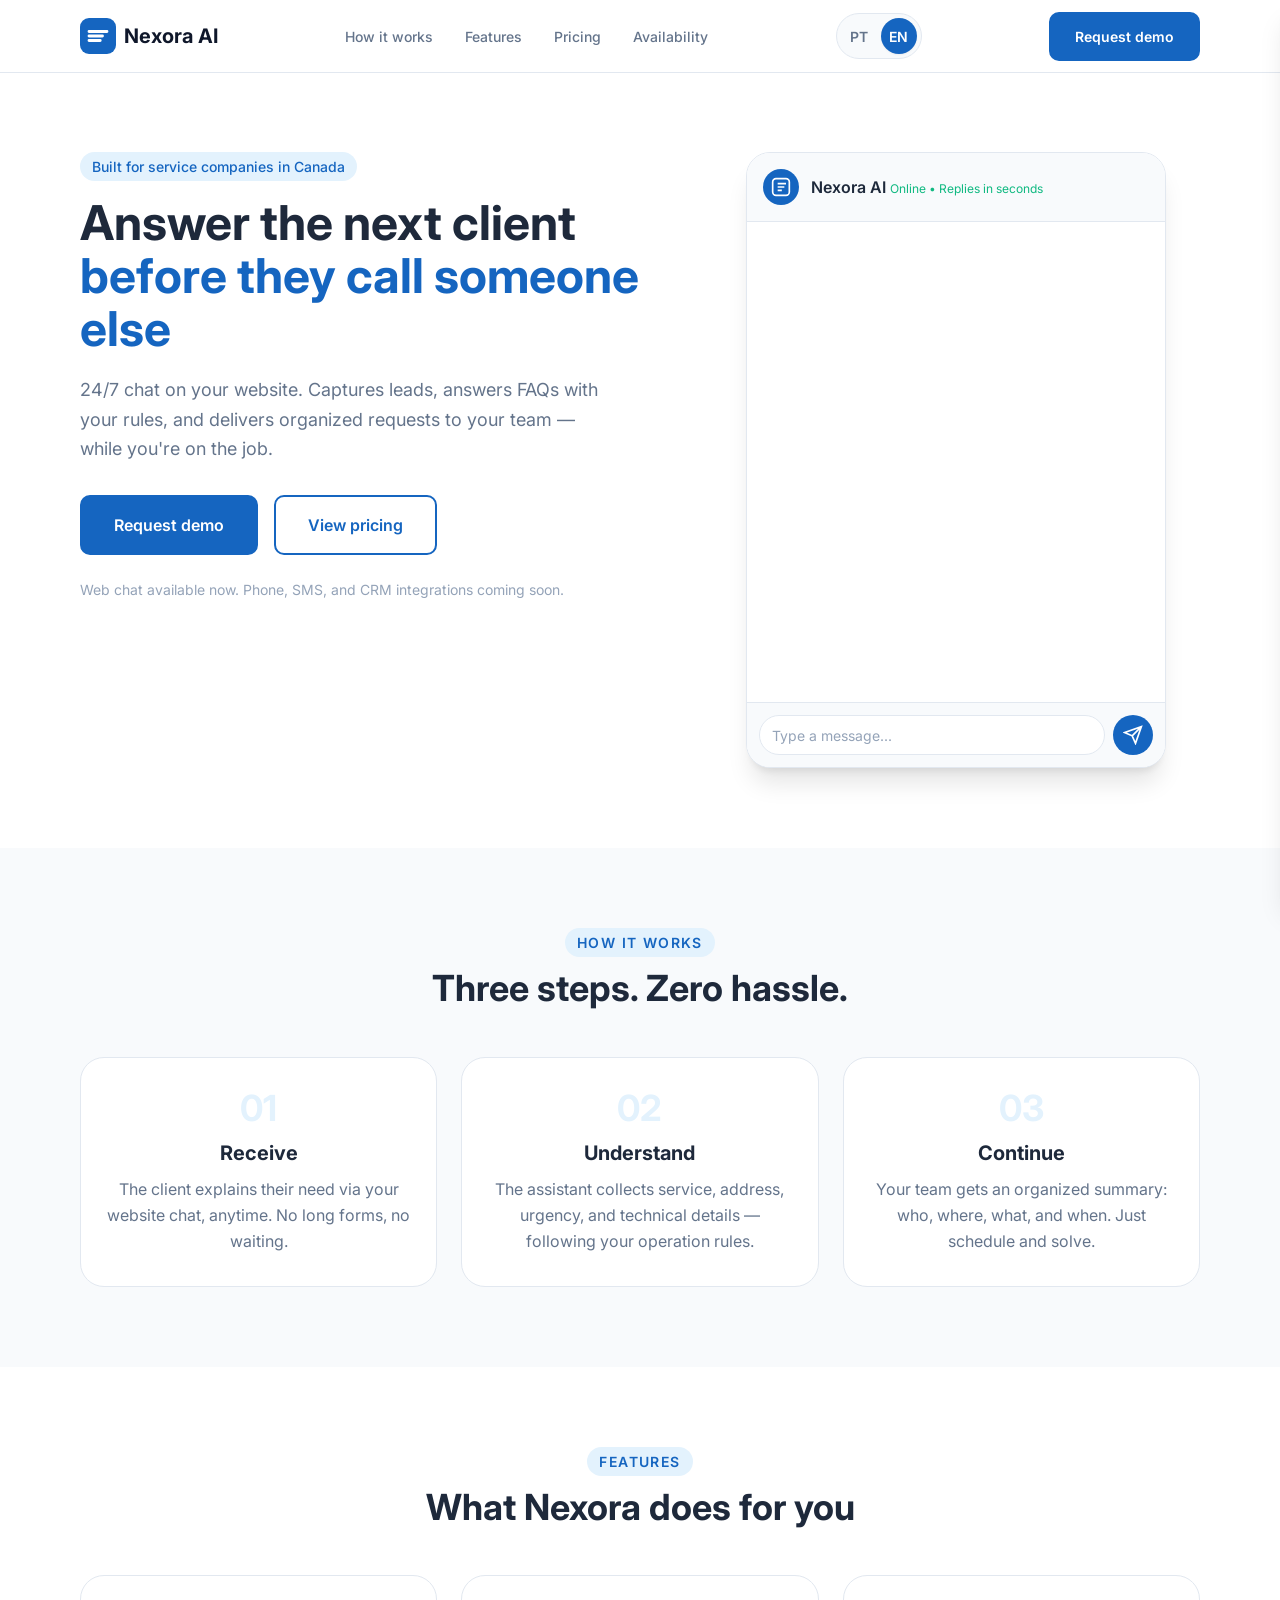
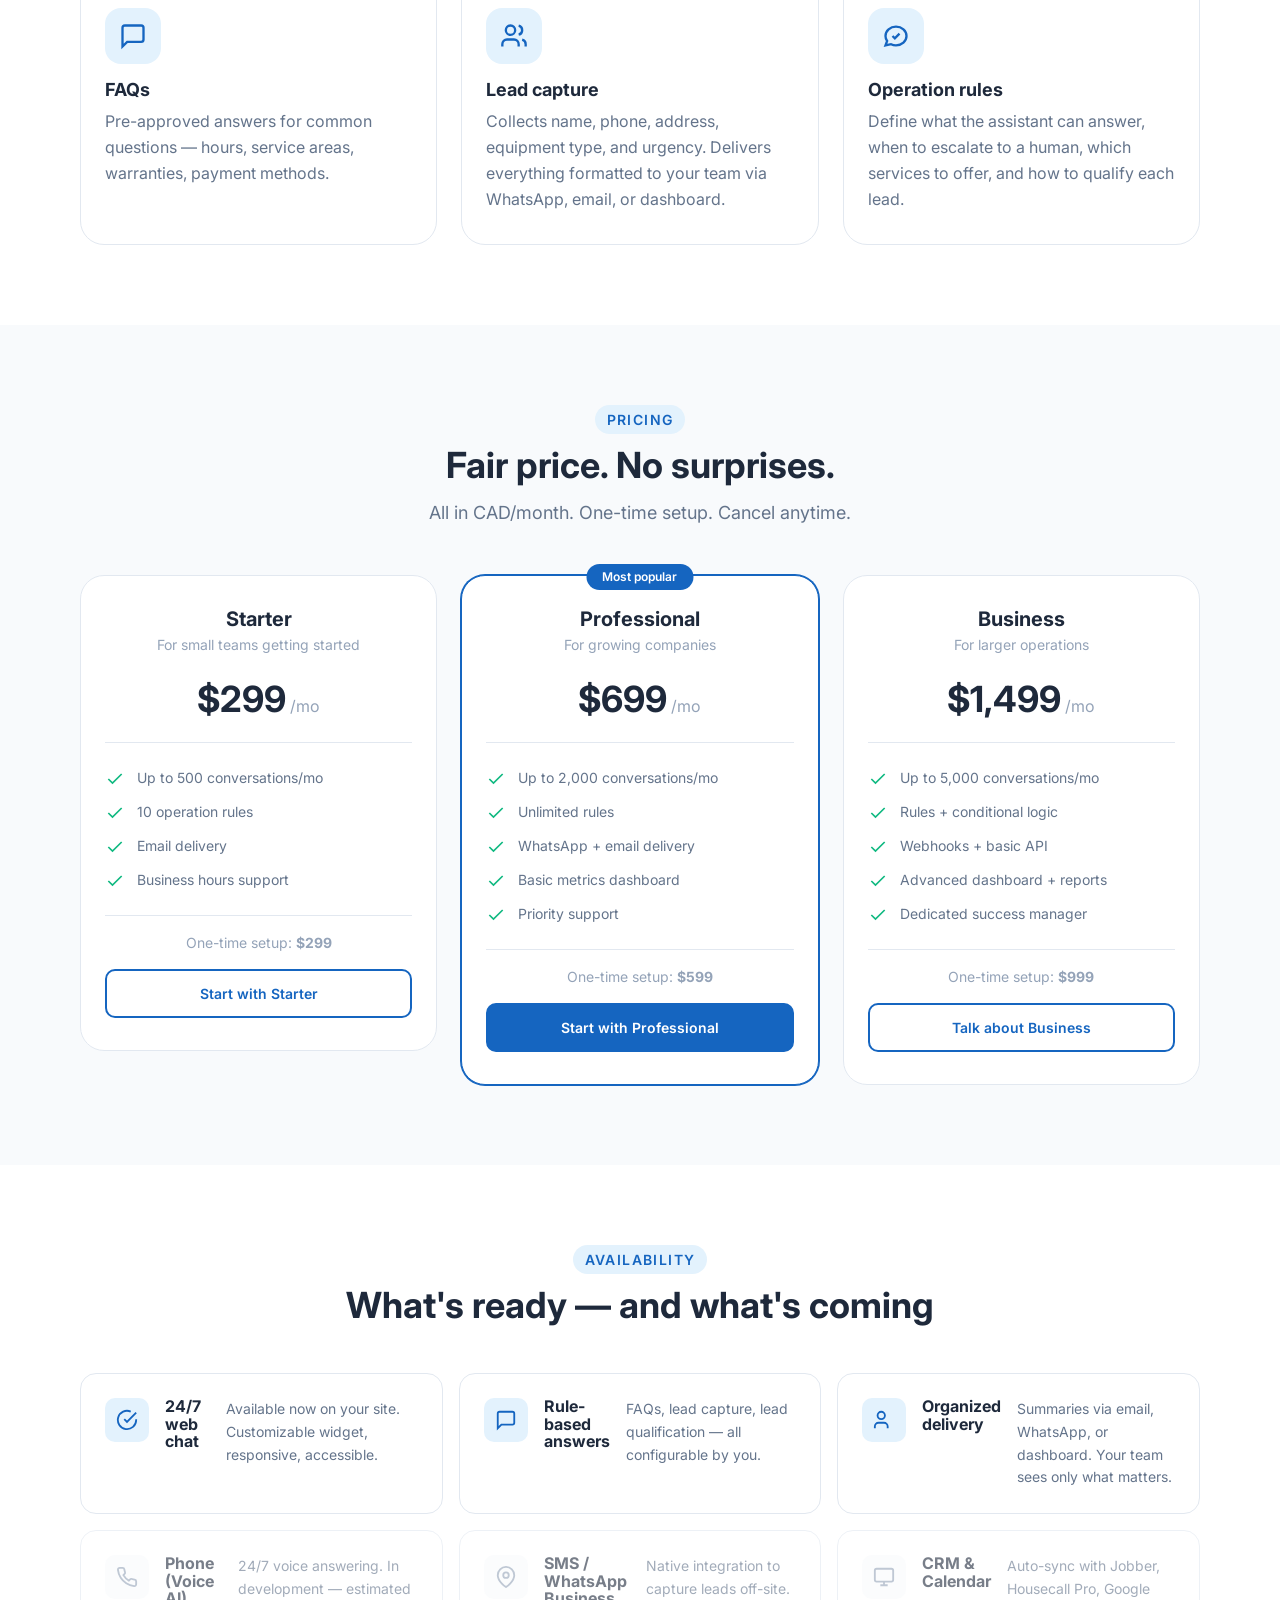
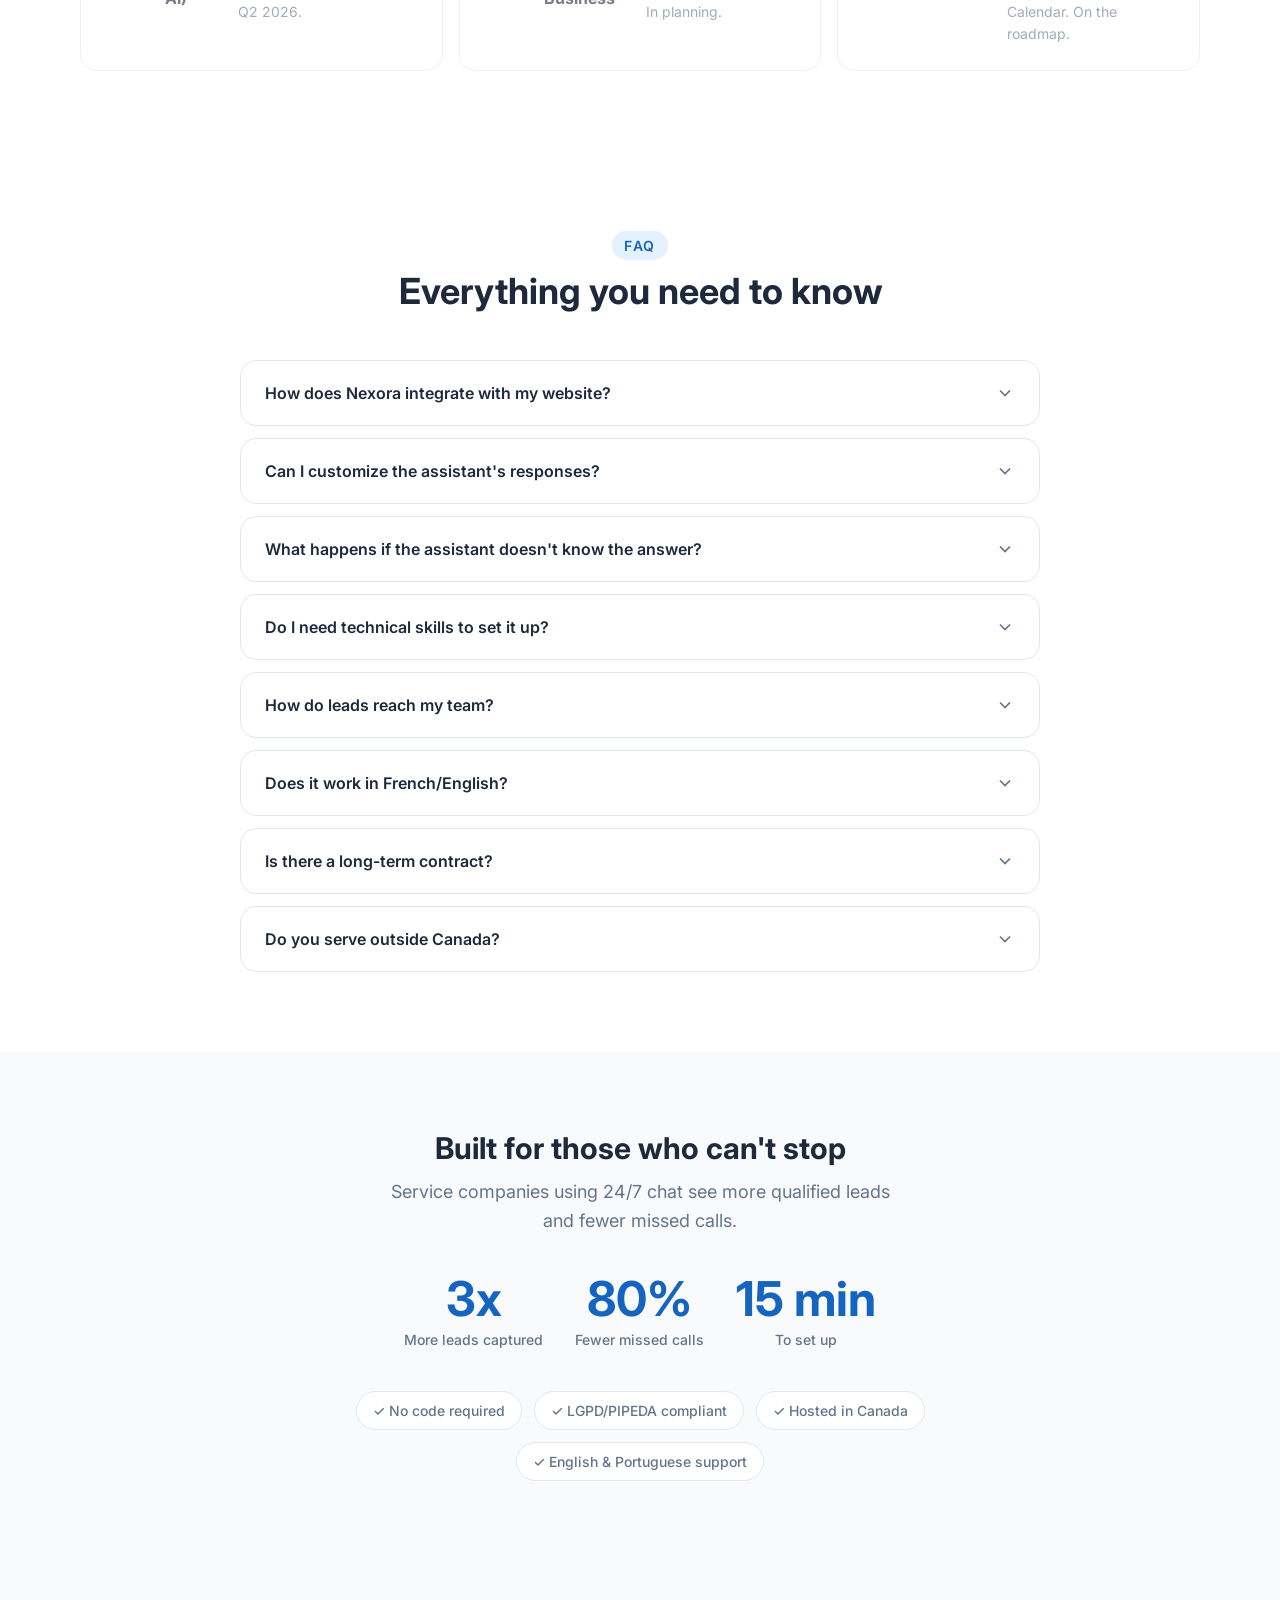
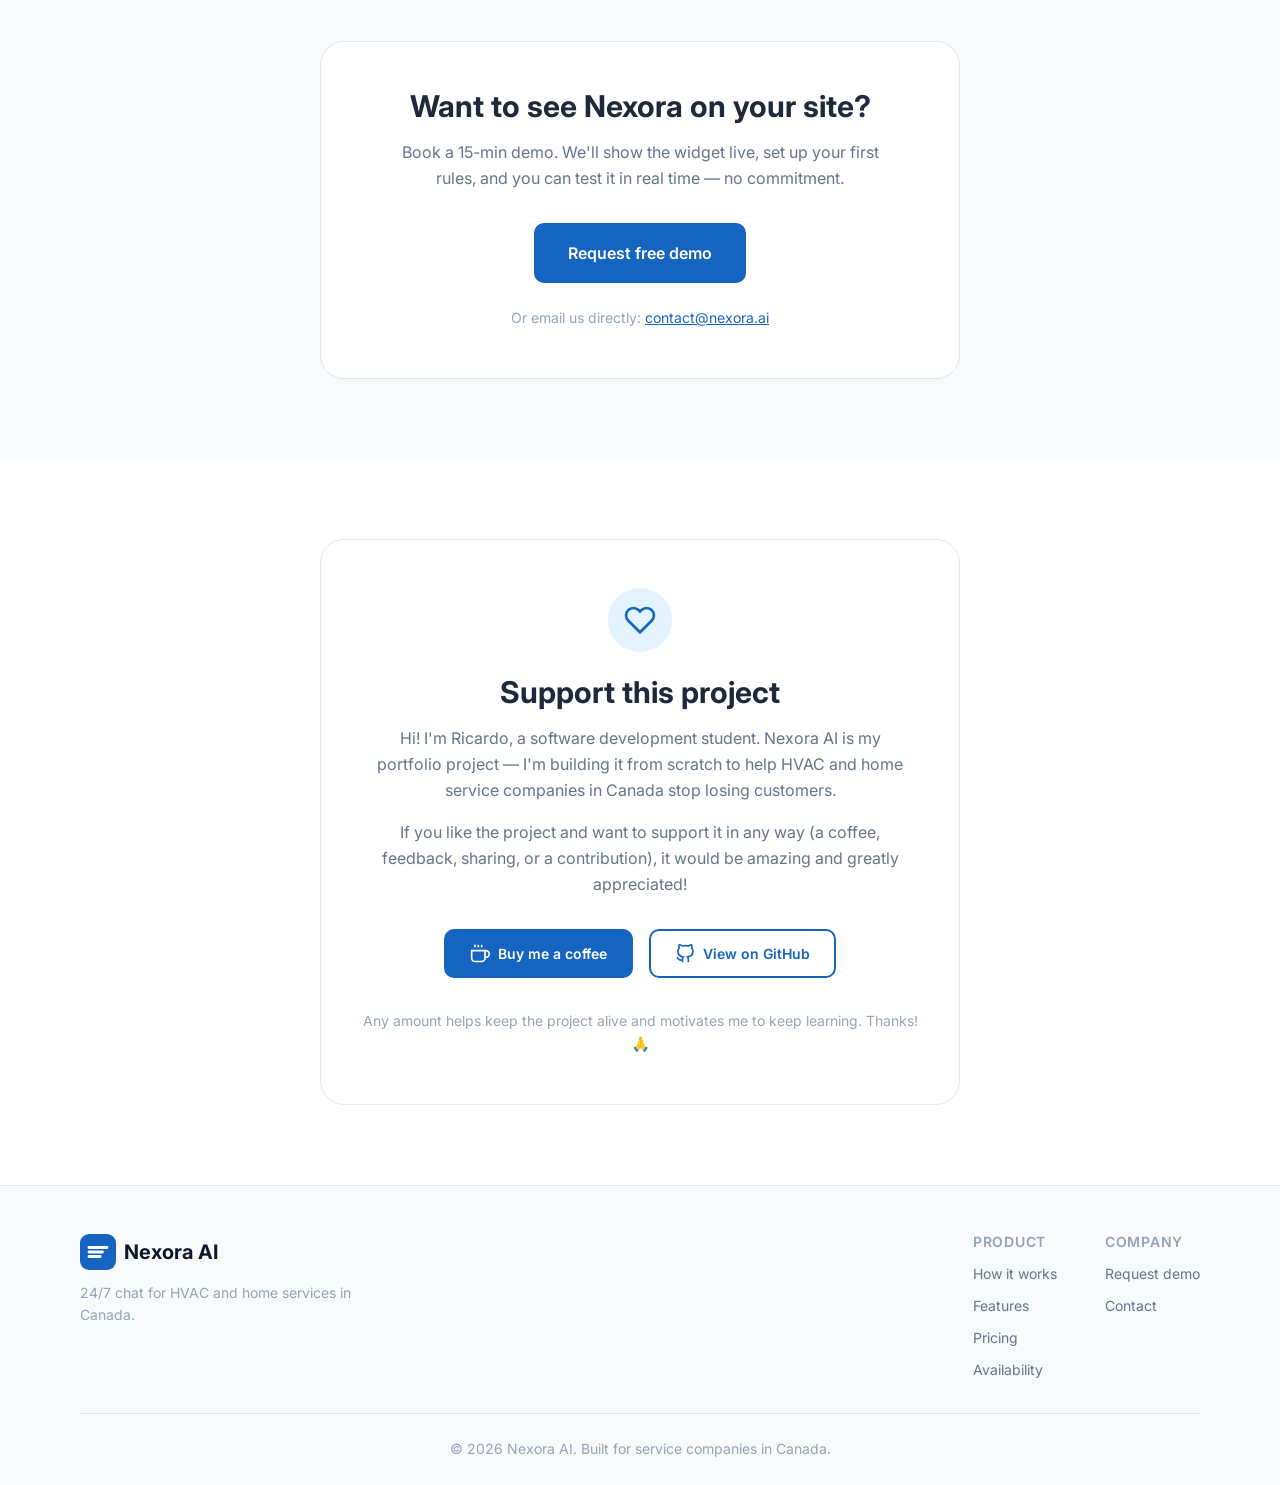
==== commit 91c98740: "Add donation/support section + Approach A ready - Support section with personal message (software de" ====
--- a/index-en.html
+++ b/index-en.html
@@ -425,6 +425,48 @@
         </section>
     </main>
 
+        <section class="section support" aria-labelledby="support-title">
+            <div class="container">
+                <div class="support-card">
+                    <div class="support-icon" aria-hidden="true">
+                        <svg viewBox="0 0 24 24" fill="none" stroke="currentColor" stroke-width="2">
+                            <path d="M20.84 4.61a5.5 5.5 0 0 0-7.78 0L12 5.67l-1.06-1.06a5.5 5.5 0 0 0-7.78 7.78l1.06 1.06L12 21.23l7.78-7.78 1.06-1.06a5.5 5.5 0 0 0 0-7.78z"/>
+                        </svg>
+                    </div>
+                    <h2 id="support-title" class="support-title">Support this project</h2>
+                    <p class="support-text">
+                        Hi! I'm Ricardo, a software development student.
+                        Nexora AI is my portfolio project — I'm building it from scratch to help
+                        HVAC and home service companies in Canada stop losing customers.
+                    </p>
+                    <p class="support-text">
+                        If you like the project and want to support it in any way
+                        (a coffee, feedback, sharing, or a contribution),
+                        it would be amazing and greatly appreciated!
+                    </p>
+                    <div class="support-actions">
+                        <a href="https://buymeacoffee.com/ricardoturri" target="_blank" rel="noopener" class="btn btn-primary">
+                            <svg viewBox="0 0 24 24" fill="none" stroke="currentColor" stroke-width="2" aria-hidden="true">
+                                <path d="M18 8h1a4 4 0 0 1 0 8h-1"/>
+                                <path d="M2 8h16v9a4 4 0 0 1-4 4H6a4 4 0 0 1-4-4V8z"/>
+                                <line x1="6" y1="1" x2="6" y2="4"/>
+                                <line x1="10" y1="1" x2="10" y2="4"/>
+                                <line x1="14" y1="1" x2="14" y2="4"/>
+                            </svg>
+                            Buy me a coffee
+                        </a>
+                        <a href="https://github.com/RichardTurri/Nexora-Ai" target="_blank" rel="noopener" class="btn btn-outline">
+                            <svg viewBox="0 0 24 24" fill="none" stroke="currentColor" stroke-width="2" aria-hidden="true">
+                                <path d="M9 19c-5 1.5-5-2.5-7-3m14 6v-3.87a3.37 3.37 0 0 0-.94-2.61c3.14-.35 6.44-1.54 6.44-7A5.44 5.44 0 0 0 20 4.77 5.07 5.07 0 0 0 19.91 1S18.73.65 16 2.48a13.38 13.38 0 0 0-7 0C6.27.65 5.09 1 5.09 1A5.07 5.07 0 0 0 5 4.77a5.44 5.44 0 0 0-1.5 3.78c0 5.42 3.3 6.61 6.44 7A3.37 3.37 0 0 0 9 18.13V22"/>
+                            </svg>
+                            View on GitHub
+                        </a>
+                    </div>
+                    <p class="support-note">Any amount helps keep the project alive and motivates me to keep learning. Thanks! 🙏</p>
+                </div>
+            </div>
+        </section>
+
     <footer class="footer" role="contentinfo">
         <div class="container">
             <div class="footer-grid">
--- a/styles.css
+++ b/styles.css
@@ -1326,6 +1326,79 @@
     border-radius: var(--radius-full);
 }
 
+/* --- Support / Donation --- */
+.support {
+    padding: var(--space-16) 0;
+    background: var(--color-bg);
+}
+
+@media (min-width: 768px) {
+    .support { padding: var(--space-20) 0; }
+}
+
+.support-card {
+    max-width: 640px;
+    margin: 0 auto;
+    text-align: center;
+    padding: var(--space-12) var(--space-8);
+    background: var(--color-surface);
+    border: 1px solid var(--color-border);
+    border-radius: var(--radius-xl);
+}
+
+.support-icon {
+    display: inline-flex;
+    align-items: center;
+    justify-content: center;
+    width: 64px;
+    height: 64px;
+    margin: 0 auto var(--space-6);
+    background: var(--color-primary-light);
+    color: var(--color-primary);
+    border-radius: var(--radius-full);
+}
+
+.support-icon svg {
+    width: 32px;
+    height: 32px;
+}
+
+.support-title {
+    font-size: var(--font-size-2xl);
+    margin-bottom: var(--space-4);
+}
+
+@media (min-width: 768px) {
+    .support-title { font-size: var(--font-size-3xl); }
+}
+
+.support-text {
+    font-size: var(--font-size-base);
+    margin-bottom: var(--space-4);
+    max-width: 540px;
+    margin-left: auto;
+    margin-right: auto;
+}
+
+.support-actions {
+    display: flex;
+    flex-wrap: wrap;
+    justify-content: center;
+    gap: var(--space-4);
+    margin: var(--space-8) 0;
+}
+
+.support-actions .btn svg {
+    width: 20px;
+    height: 20px;
+}
+
+.support-note {
+    font-size: var(--font-size-sm);
+    color: var(--color-text-muted);
+    margin: 0;
+}
+
 /* --- CTA --- */
 .cta {
     padding: var(--space-16) 0;
